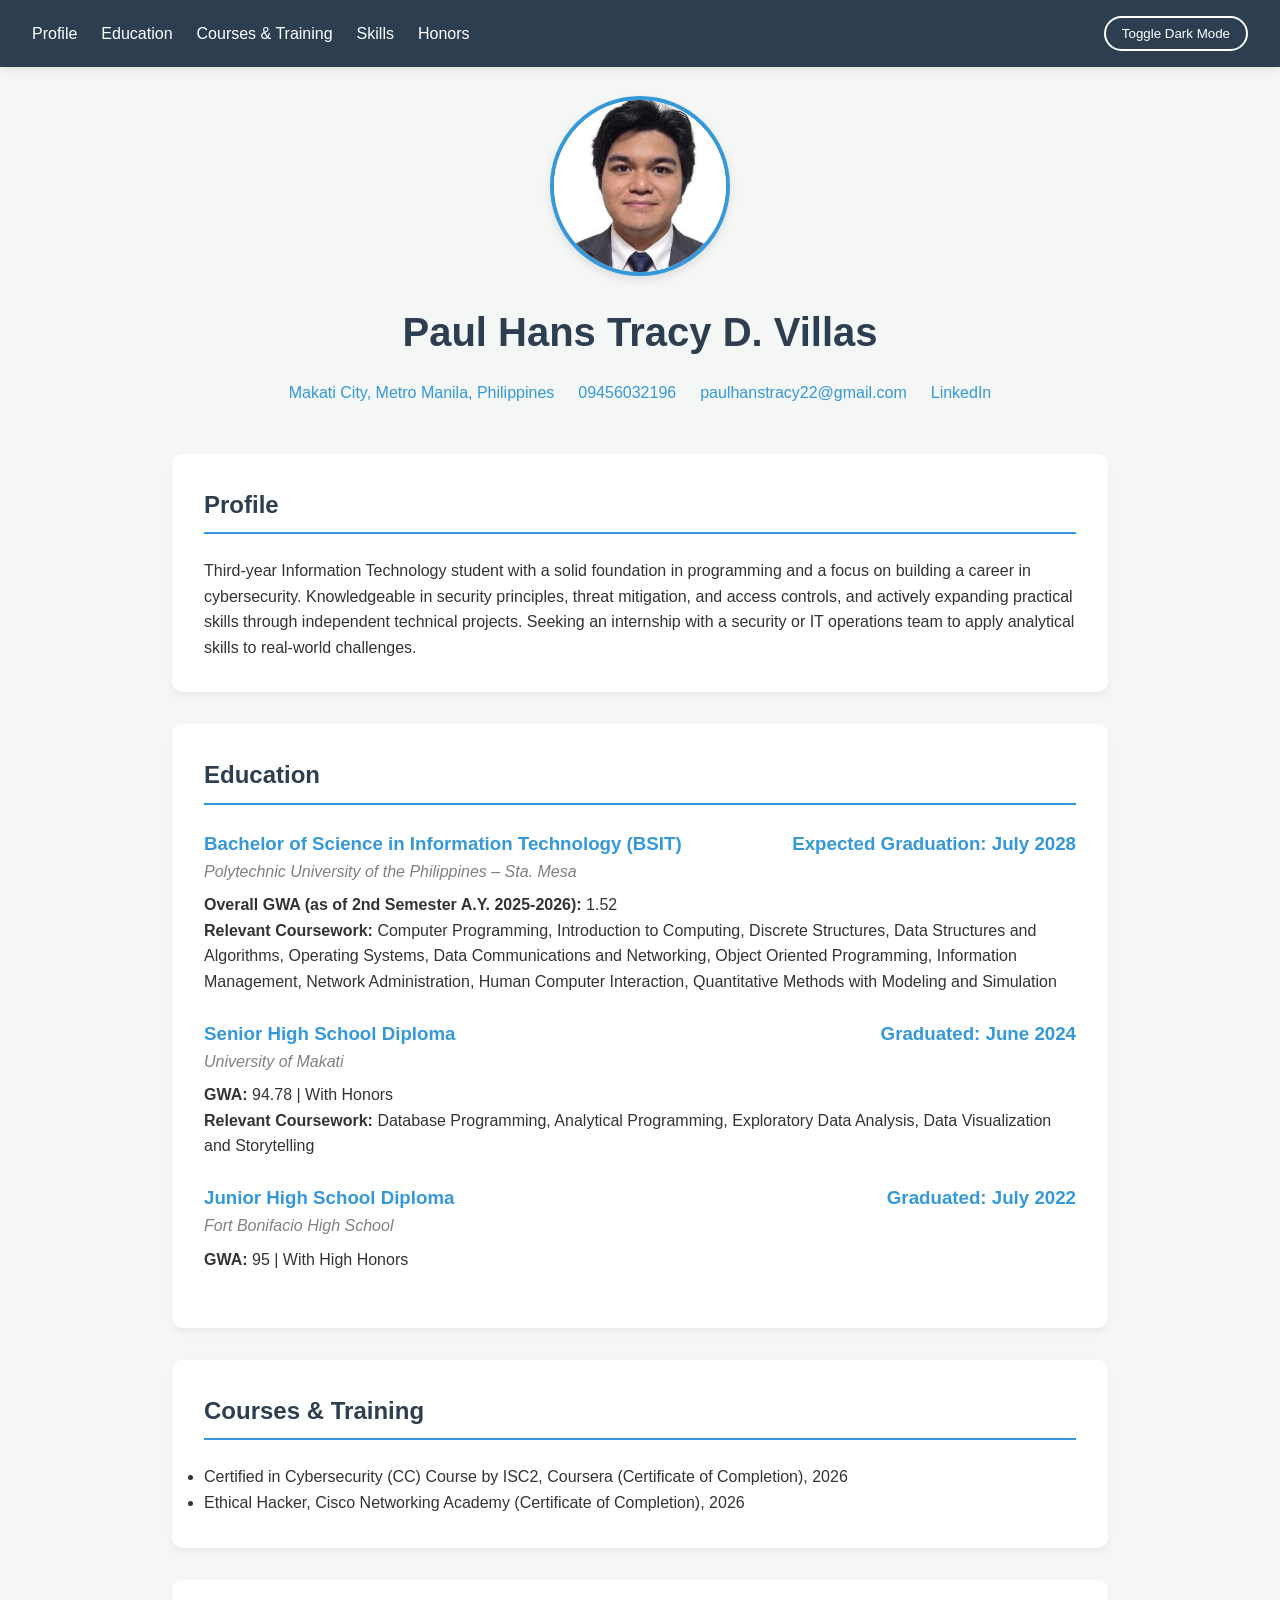
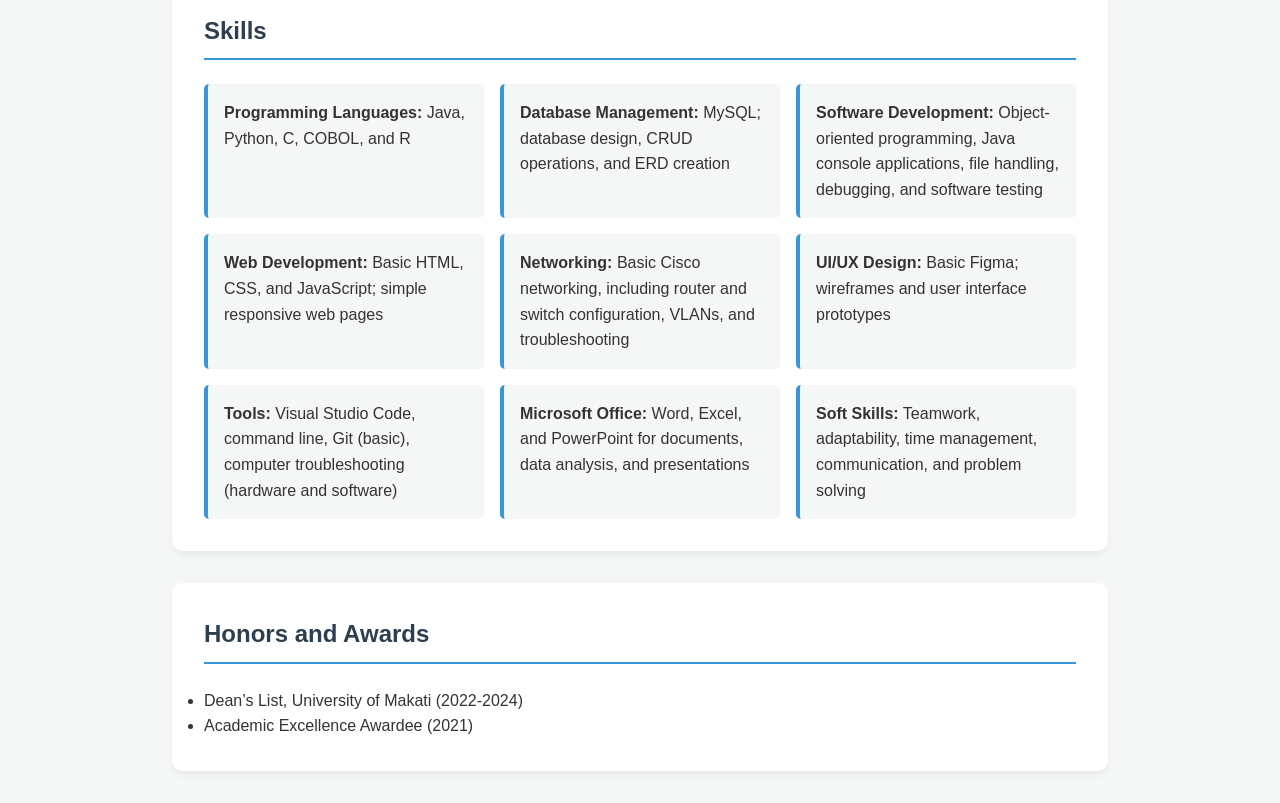
==== index.html @ 8782b631 "Add files via upload" ====
<!DOCTYPE html>
<html lang="en">
<head>
    <meta charset="UTF-8">
    <meta name="viewport" content="width=device-width, initial-scale=1.0">
    <title>Paul Hans Tracy D. Villas - Resume</title>
    <link rel="stylesheet" href="style.css">
</head>
<body>

    <nav>
        <ul>
            <li><a href="#profile">Profile</a></li>
            <li><a href="#education">Education</a></li>
            <li><a href="#courses">Courses & Training</a></li>
            <li><a href="#skills">Skills</a></li>
            <li><a href="#honors">Honors</a></li>
        </ul>
        <button class="theme-toggle" id="themeToggle">Toggle Dark Mode</button>
    </nav>

    <div class="container">
        <header>
            <div class="profile-img-container">
                <img src="photo.jpg" alt="Profile Photo of Paul Hans Tracy D. Villas">
            </div>
            <h1>Paul Hans Tracy D. Villas</h1>
            <div class="contact-info">
                <span>Makati City, Metro Manila, Philippines</span>
                <span>09456032196</span>
                <a href="mailto:paulhanstracy22@gmail.com">paulhanstracy22@gmail.com</a>
                <a href="https://www.linkedin.com/in/paul-hans-tracy-villas-771877401/" target="_blank">LinkedIn</a>
            </div>
        </header>

        <section id="profile" class="scroll-anim">
            <h2>Profile</h2>
            <p>Third-year Information Technology student with a solid foundation in programming and a focus on building a career in cybersecurity. Knowledgeable in security principles, threat mitigation, and access controls, and actively expanding practical skills through independent technical projects. Seeking an internship with a security or IT operations team to apply analytical skills to real-world challenges.</p>
        </section>

        <section id="education" class="scroll-anim">
            <h2>Education</h2>
            <div class="item">
                <h3><span>Bachelor of Science in Information Technology (BSIT)</span> <span>Expected Graduation: July 2028</span></h3>
                <div class="subtitle">Polytechnic University of the Philippines – Sta. Mesa</div>
                <p><strong>Overall GWA (as of 2nd Semester A.Y. 2025-2026):</strong> 1.52</p>
                <p><strong>Relevant Coursework:</strong> Computer Programming, Introduction to Computing, Discrete Structures, Data Structures and Algorithms, Operating Systems, Data Communications and Networking, Object Oriented Programming, Information Management, Network Administration, Human Computer Interaction, Quantitative Methods with Modeling and Simulation</p>
            </div>
            <div class="item">
                <h3><span>Senior High School Diploma</span> <span>Graduated: June 2024</span></h3>
                <div class="subtitle">University of Makati</div>
                <p><strong>GWA:</strong> 94.78 | With Honors</p>
                <p><strong>Relevant Coursework:</strong> Database Programming, Analytical Programming, Exploratory Data Analysis, Data Visualization and Storytelling</p>
            </div>
            <div class="item">
                <h3><span>Junior High School Diploma</span> <span>Graduated: July 2022</span></h3>
                <div class="subtitle">Fort Bonifacio High School</div>
                <p><strong>GWA:</strong> 95 | With High Honors</p>
            </div>
        </section>

        <section id="courses" class="scroll-anim">
            <h2>Courses & Training</h2>
            <ul>
                <li>Certified in Cybersecurity (CC) Course by ISC2, Coursera (Certificate of Completion), 2026</li>
                <li>Ethical Hacker, Cisco Networking Academy (Certificate of Completion), 2026</li>
            </ul>
        </section>

        <section id="skills" class="scroll-anim">
            <h2>Skills</h2>
            <div class="skills-grid">
                <div class="skill-category">
                    <strong>Programming Languages:</strong> Java, Python, C, COBOL, and R
                </div>
                <div class="skill-category">
                    <strong>Database Management:</strong> MySQL; database design, CRUD operations, and ERD creation
                </div>
                <div class="skill-category">
                    <strong>Software Development:</strong> Object-oriented programming, Java console applications, file handling, debugging, and software testing
                </div>
                <div class="skill-category">
                    <strong>Web Development:</strong> Basic HTML, CSS, and JavaScript; simple responsive web pages
                </div>
                <div class="skill-category">
                    <strong>Networking:</strong> Basic Cisco networking, including router and switch configuration, VLANs, and troubleshooting
                </div>
                <div class="skill-category">
                    <strong>UI/UX Design:</strong> Basic Figma; wireframes and user interface prototypes
                </div>
                <div class="skill-category">
                    <strong>Tools:</strong> Visual Studio Code, command line, Git (basic), computer troubleshooting (hardware and software)
                </div>
                <div class="skill-category">
                    <strong>Microsoft Office:</strong> Word, Excel, and PowerPoint for documents, data analysis, and presentations
                </div>
                <div class="skill-category">
                    <strong>Soft Skills:</strong> Teamwork, adaptability, time management, communication, and problem solving
                </div>
            </div>
        </section>

        <section id="honors" class="scroll-anim">
            <h2>Honors and Awards</h2>
            <ul>
                <li>Dean’s List, University of Makati (2022-2024)</li>
                <li>Academic Excellence Awardee (2021)</li>
            </ul>
        </section>
    </div>

    <script src="script.js"></script>
</body>
</html>
---- style.css ----
:root {
    --bg-color: #f4f7f6;
    --text-color: #333;
    --primary-color: #2c3e50;
    --accent-color: #3498db;
    --card-bg: #ffffff;
    --transition: all 0.3s ease;
}

[data-theme="dark"] {
    --bg-color: #1a1a2e;
    --text-color: #e0e0e0;
    --primary-color: #0f3460;
    --accent-color: #e94560;
    --card-bg: #16213e;
}

* {
    margin: 0;
    padding: 0;
    box-sizing: border-box;
    font-family: 'Segoe UI', Tahoma, Geneva, Verdana, sans-serif;
}

body {
    background-color: var(--bg-color);
    color: var(--text-color);
    transition: var(--transition);
    line-height: 1.6;
}

nav {
    position: fixed;
    top: 0;
    width: 100%;
    background-color: var(--primary-color);
    color: white;
    padding: 1rem 2rem;
    display: flex;
    justify-content: space-between;
    align-items: center;
    z-index: 1000;
    box-shadow: 0 2px 10px rgba(0,0,0,0.1);
}

nav ul {
    list-style: none;
    display: flex;
    gap: 1.5rem;
}

nav a {
    color: white;
    text-decoration: none;
    font-weight: 500;
    transition: var(--transition);
}

nav a:hover {
    color: var(--accent-color);
}

.theme-toggle {
    background: none;
    border: 2px solid white;
    color: white;
    padding: 0.5rem 1rem;
    border-radius: 20px;
    cursor: pointer;
    transition: var(--transition);
}

.theme-toggle:hover {
    background: white;
    color: var(--primary-color);
}

/* Main Container */
.container {
    max-width: 1000px;
    margin: 6rem auto 2rem;
    padding: 0 2rem;
}

.profile-img-container {
    width: 180px;
    height: 180px;
    margin: 0 auto 1.5rem auto;
    border-radius: 50%;
    overflow: hidden;
    border: 4px solid var(--accent-color);
    box-shadow: 0 4px 10px rgba(0,0,0,0.1);
    background-color: white;
}

.profile-img-container img {
    width: 100%;
    height: 115%; 
    object-fit: cover;
    object-position: top center; 
}

header {
    text-align: center;
    margin-bottom: 3rem;
    animation: fadeIn 1s ease-in;
}

header h1 {
    font-size: 2.5rem;
    color: var(--primary-color);
    margin-bottom: 0.5rem;
}

.contact-info {
    display: flex;
    justify-content: center;
    gap: 1.5rem;
    flex-wrap: wrap;
    margin-top: 1rem;
}

.contact-info a, .contact-info span {
    color: var(--accent-color);
    text-decoration: none;
}

section {
    background: var(--card-bg);
    padding: 2rem;
    border-radius: 10px;
    margin-bottom: 2rem;
    box-shadow: 0 4px 6px rgba(0,0,0,0.05);
    opacity: 0;
    transform: translateY(20px);
    transition: opacity 0.6s ease-out, transform 0.6s ease-out;
}

section.visible {
    opacity: 1;
    transform: translateY(0);
}

h2 {
    color: var(--primary-color);
    border-bottom: 2px solid var(--accent-color);
    padding-bottom: 0.5rem;
    margin-bottom: 1.5rem;
}

.item {
    margin-bottom: 1.5rem;
}

.item h3 {
    display: flex;
    justify-content: space-between;
    color: var(--accent-color);
}

.item .subtitle {
    font-style: italic;
    color: gray;
    margin-bottom: 0.5rem;
}

.skills-grid {
    display: grid;
    grid-template-columns: repeat(auto-fit, minmax(250px, 1fr));
    gap: 1rem;
}

.skill-category {
    background: var(--bg-color);
    padding: 1rem;
    border-radius: 5px;
    border-left: 4px solid var(--accent-color);
}

@keyframes fadeIn {
    from { opacity: 0; }
    to { opacity: 1; }
}

@media (max-width: 768px) {
    nav {
        flex-direction: column;
        gap: 1rem;
    }
    .item h3 {
        flex-direction: column;
    }
}
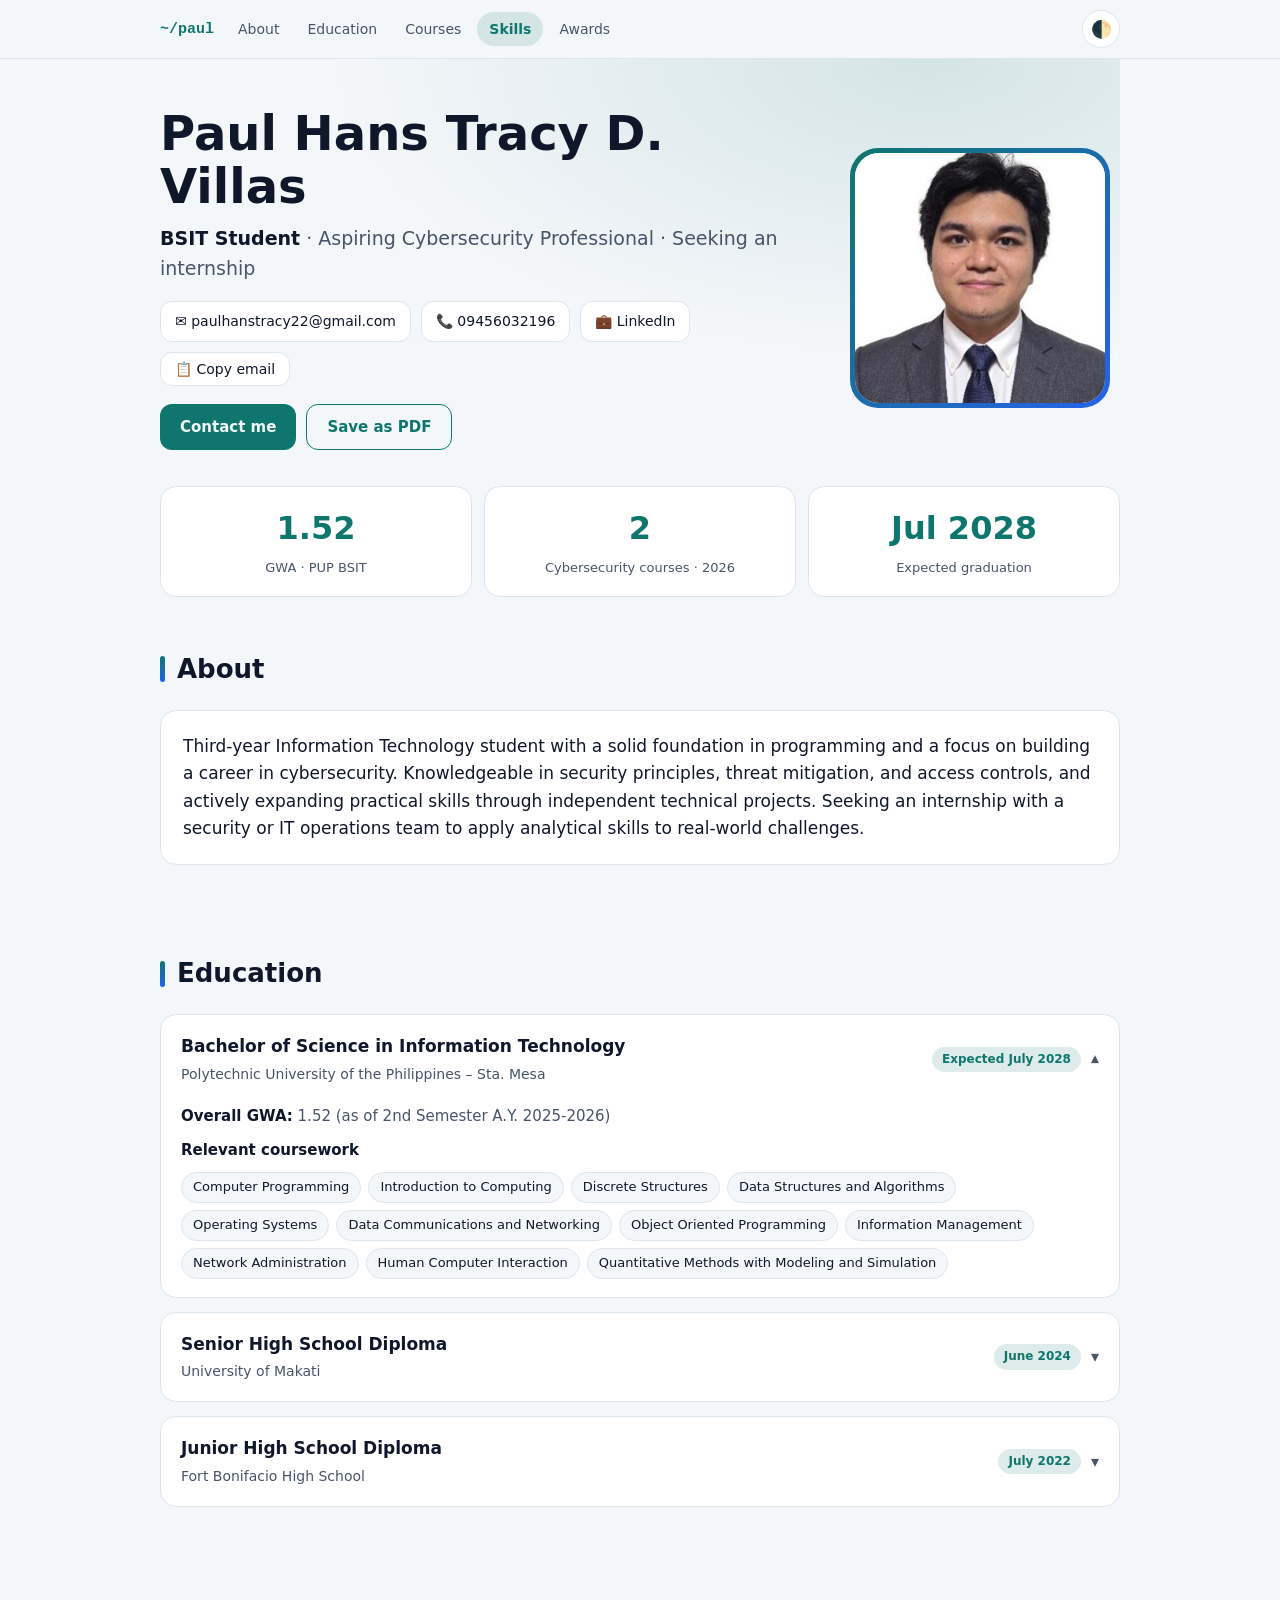
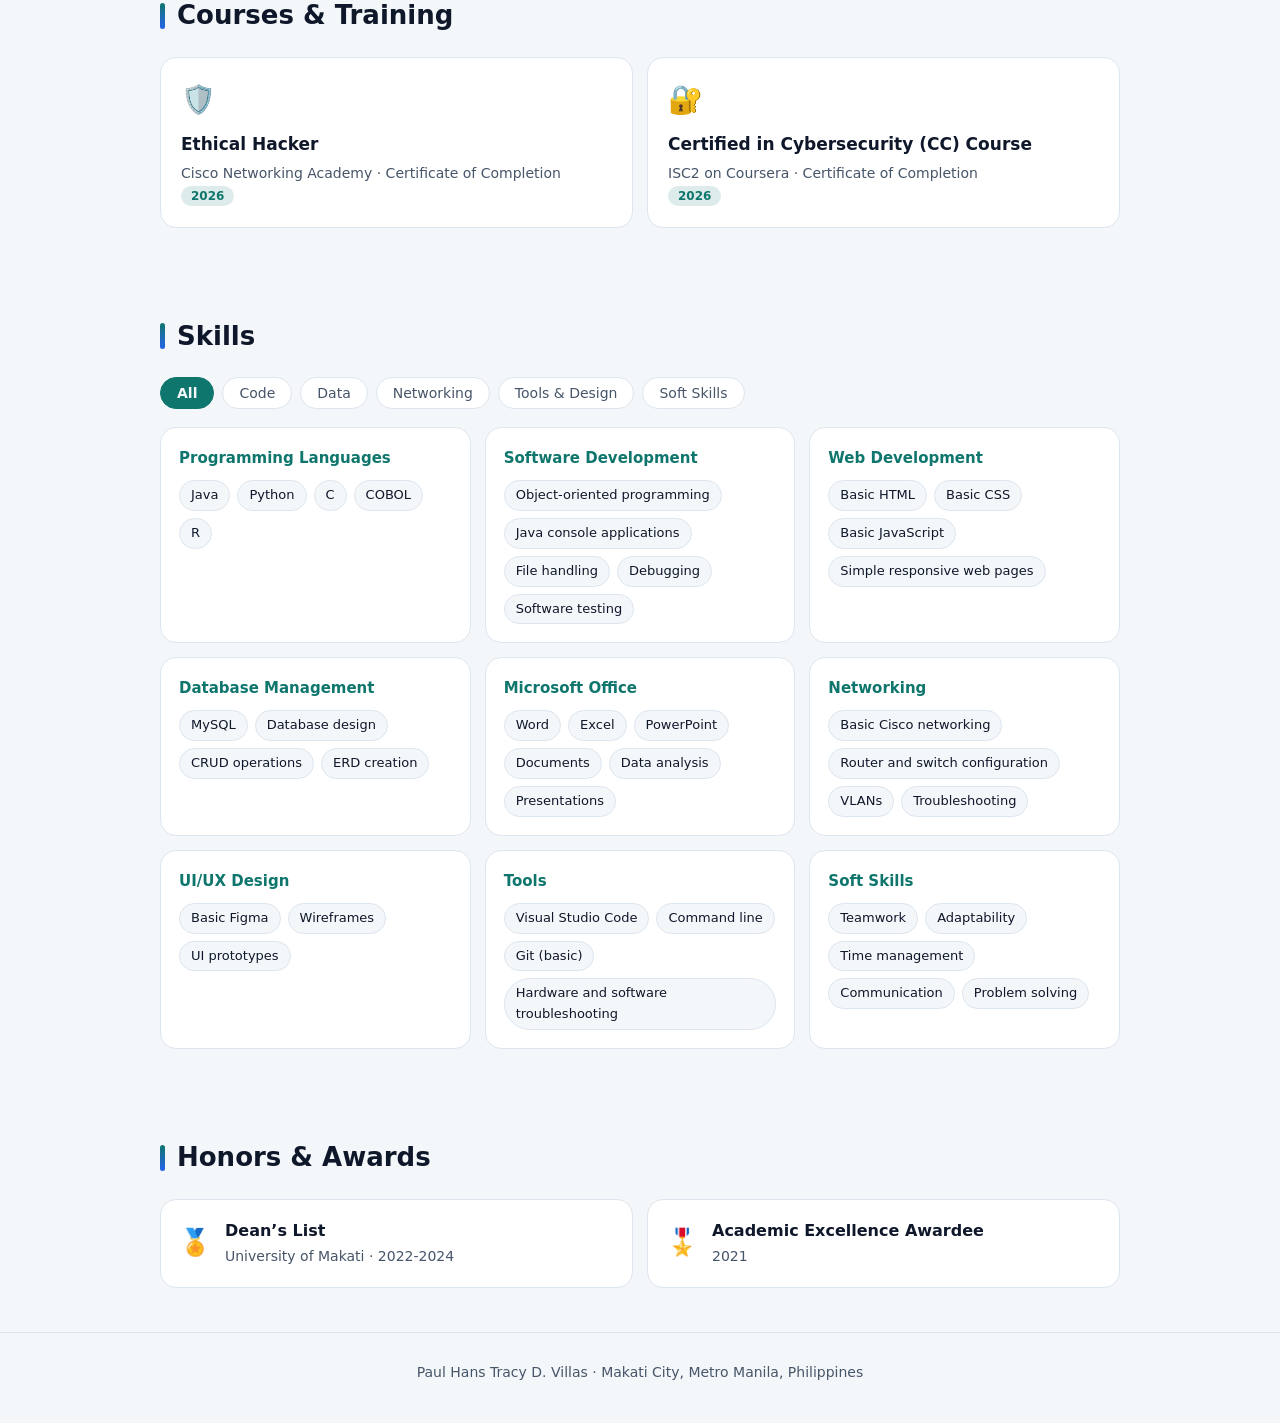
==== commit 6af1a100: "Rename resume.html to index.html" ====
--- a/index.html
+++ b/index.html
@@ -1,114 +1,97 @@
 <!DOCTYPE html>
 <html lang="en">
 <head>
-    <meta charset="UTF-8">
-    <meta name="viewport" content="width=device-width, initial-scale=1.0">
-    <title>Paul Hans Tracy D. Villas - Resume</title>
+    <meta charset="utf-8">
+    <meta name="viewport" content="width=device-width, initial-scale=1, viewport-fit=cover">
+    <link rel="icon" href="data:image/svg+xml,<svg xmlns=%22http://www.w3.org/2000/svg%22 viewBox=%220 0 100 100%22><text y=%22.9em%22 font-size=%2290%22>🛡️</text></svg>">
+    <title>Paul Hans Tracy D. Villas | Resume</title>
     <link rel="stylesheet" href="style.css">
 </head>
 <body>
 
-    <nav>
-        <ul>
-            <li><a href="#profile">Profile</a></li>
-            <li><a href="#education">Education</a></li>
-            <li><a href="#courses">Courses & Training</a></li>
-            <li><a href="#skills">Skills</a></li>
-            <li><a href="#honors">Honors</a></li>
-        </ul>
-        <button class="theme-toggle" id="themeToggle">Toggle Dark Mode</button>
-    </nav>
+<header>
+    
+    <div class="wrap bar">
+        <a class="logo" href="#home">~/paul</a>
+        <nav id="nav"><a href="#about">About</a>
+            <a href="#education">Education</a>
+            <a href="#courses">Courses</a>
+            <a href="#skills">Skills</a><a href="#awards">Awards</a>
+        </nav>
+        <button class="ib" id="theme" aria-label="Toggle light and dark theme">🌓</button>
+    </div>
+</header>
 
-    <div class="container">
-        <header>
-            <div class="profile-img-container">
-                <img src="photo.jpg" alt="Profile Photo of Paul Hans Tracy D. Villas">
+<main class="wrap" id="home">
+    <div class="hero">
+        <div>
+            <h1>Paul Hans Tracy D. Villas</h1>
+            <p class="role"><b>BSIT Student</b> · Aspiring Cybersecurity Professional · Seeking an internship</p>
+            <div class="contacts">
+                <a class="c" href="mailto:paulhanstracy22@gmail.com">✉️ paulhanstracy22@gmail.com</a>
+                <a class="c" href="tel:09456032196">📞 09456032196</a>
+                <a class="c" href="https://www.linkedin.com/in/paul-hans-tracy-villas-771877401/" target="_blank" rel="noopener">💼 LinkedIn</a>
+                <button class="c" id="copy" type="button">📋 Copy email</button>
             </div>
-            <h1>Paul Hans Tracy D. Villas</h1>
-            <div class="contact-info">
-                <span>Makati City, Metro Manila, Philippines</span>
-                <span>09456032196</span>
-                <a href="mailto:paulhanstracy22@gmail.com">paulhanstracy22@gmail.com</a>
-                <a href="https://www.linkedin.com/in/paul-hans-tracy-villas-771877401/" target="_blank">LinkedIn</a>
+            <div class="btns no-print">
+                <a class="btn" href="mailto:paulhanstracy22@gmail.com">Contact me</a>
+                <button class="btn alt" id="print" type="button">Save as PDF</button>
             </div>
-        </header>
-
-        <section id="profile" class="scroll-anim">
-            <h2>Profile</h2>
-            <p>Third-year Information Technology student with a solid foundation in programming and a focus on building a career in cybersecurity. Knowledgeable in security principles, threat mitigation, and access controls, and actively expanding practical skills through independent technical projects. Seeking an internship with a security or IT operations team to apply analytical skills to real-world challenges.</p>
-        </section>
-
-        <section id="education" class="scroll-anim">
-            <h2>Education</h2>
-            <div class="item">
-                <h3><span>Bachelor of Science in Information Technology (BSIT)</span> <span>Expected Graduation: July 2028</span></h3>
-                <div class="subtitle">Polytechnic University of the Philippines – Sta. Mesa</div>
-                <p><strong>Overall GWA (as of 2nd Semester A.Y. 2025-2026):</strong> 1.52</p>
-                <p><strong>Relevant Coursework:</strong> Computer Programming, Introduction to Computing, Discrete Structures, Data Structures and Algorithms, Operating Systems, Data Communications and Networking, Object Oriented Programming, Information Management, Network Administration, Human Computer Interaction, Quantitative Methods with Modeling and Simulation</p>
-            </div>
-            <div class="item">
-                <h3><span>Senior High School Diploma</span> <span>Graduated: June 2024</span></h3>
-                <div class="subtitle">University of Makati</div>
-                <p><strong>GWA:</strong> 94.78 | With Honors</p>
-                <p><strong>Relevant Coursework:</strong> Database Programming, Analytical Programming, Exploratory Data Analysis, Data Visualization and Storytelling</p>
-            </div>
-            <div class="item">
-                <h3><span>Junior High School Diploma</span> <span>Graduated: July 2022</span></h3>
-                <div class="subtitle">Fort Bonifacio High School</div>
-                <p><strong>GWA:</strong> 95 | With High Honors</p>
-            </div>
-        </section>
-
-        <section id="courses" class="scroll-anim">
-            <h2>Courses & Training</h2>
-            <ul>
-                <li>Certified in Cybersecurity (CC) Course by ISC2, Coursera (Certificate of Completion), 2026</li>
-                <li>Ethical Hacker, Cisco Networking Academy (Certificate of Completion), 2026</li>
-            </ul>
-        </section>
-
-        <section id="skills" class="scroll-anim">
-            <h2>Skills</h2>
-            <div class="skills-grid">
-                <div class="skill-category">
-                    <strong>Programming Languages:</strong> Java, Python, C, COBOL, and R
+        </div>
+        <div class="pic"><img alt="Photo of Paul Hans Tracy D. Villas" src="photo.jpg"></div>
+    </div>
+    <div class="stats rv">
+        <div class="st"><b data-n="1.52" data-d="2">0</b><span>GWA · PUP BSIT</span></div>
+        <div class="st"><b data-n="2">0</b><span>Cybersecurity courses · 2026</span></div>
+        <div class="st"><b>Jul 2028</b><span>Expected graduation</span></div>
+    </div>
+    
+    <section id="about"><h2>About</h2>
+        <div class="card about rv">Third-year Information Technology student with a solid foundation in programming and a focus on building a career in cybersecurity. Knowledgeable in security principles, threat mitigation, and access controls, and actively expanding practical skills through independent technical projects. Seeking an internship with a security or IT operations team to apply analytical skills to real-world challenges.</div>
+    </section>
+    
+    <section id="education"><h2>Education</h2><div class="acc" id="edu"></div></section>
+    
+    <section id="courses"><h2>Courses &amp; Training</h2>
+        <div class="grid">
+            <div class="card cc rv">
+                <div class="ic">🛡️</div>
+                <h3>Ethical Hacker</h3>
+                <p>Cisco Networking Academy · Certificate of Completion</p>
+                <p><span class="tag">2026</span></p></div>
+                <div class="card cc rv">
+                    <div class="ic">🔐</div>
+                    <h3>Certified in Cybersecurity (CC) Course</h3>
+                    <p>ISC2 on Coursera · Certificate of Completion</p>
+                    <p><span class="tag">2026</span></p>
                 </div>
-                <div class="skill-category">
-                    <strong>Database Management:</strong> MySQL; database design, CRUD operations, and ERD creation
-                </div>
-                <div class="skill-category">
-                    <strong>Software Development:</strong> Object-oriented programming, Java console applications, file handling, debugging, and software testing
-                </div>
-                <div class="skill-category">
-                    <strong>Web Development:</strong> Basic HTML, CSS, and JavaScript; simple responsive web pages
-                </div>
-                <div class="skill-category">
-                    <strong>Networking:</strong> Basic Cisco networking, including router and switch configuration, VLANs, and troubleshooting
-                </div>
-                <div class="skill-category">
-                    <strong>UI/UX Design:</strong> Basic Figma; wireframes and user interface prototypes
-                </div>
-                <div class="skill-category">
-                    <strong>Tools:</strong> Visual Studio Code, command line, Git (basic), computer troubleshooting (hardware and software)
-                </div>
-                <div class="skill-category">
-                    <strong>Microsoft Office:</strong> Word, Excel, and PowerPoint for documents, data analysis, and presentations
-                </div>
-                <div class="skill-category">
-                    <strong>Soft Skills:</strong> Teamwork, adaptability, time management, communication, and problem solving
-                </div>
-            </div>
-        </section>
-
-        <section id="honors" class="scroll-anim">
-            <h2>Honors and Awards</h2>
-            <ul>
-                <li>Dean’s List, University of Makati (2022-2024)</li>
-                <li>Academic Excellence Awardee (2021)</li>
-            </ul>
-        </section>
-    </div>
-
-    <script src="script.js"></script>
+            </div></section>
+            
+            <section id="skills"><h2>Skills</h2>
+                <div class="fl" id="fl" role="group" aria-label="Filter skills"></div>
+                <div class="grid" id="sk"></div></section>
+                
+                <section id="awards">
+                    <h2>Honors &amp; Awards</h2>
+                    <div class="grid">
+                        <div class="card aw rv">
+                            <div class="ic">🏅</div>
+                            <div><b>Dean’s List</b><span>University of Makati · 2022-2024</span></div>
+                        </div>
+                        <div class="card aw rv">
+                            <div class="ic">🎖️</div>
+                            <div><b>Academic Excellence Awardee</b><span>2021</span>
+                            </div>
+                        </div>
+                    </div></section>
+                </main>
+                
+                <footer>
+                    <div class="wrap">Paul Hans Tracy D. Villas · Makati City, Metro Manila, Philippines</div>
+                </footer>
+                <button class="ib" id="top" aria-label="Back to top">↑</button>
+                <div id="toast" role="status"></div>
+                
+                <script src="script.js"></script>
 </body>
-</html>+</html>
--- a/style.css
+++ b/style.css
@@ -1,193 +1,675 @@
 :root {
-    --bg-color: #f4f7f6;
-    --text-color: #333;
-    --primary-color: #2c3e50;
-    --accent-color: #3498db;
-    --card-bg: #ffffff;
-    --transition: all 0.3s ease;
-}
-
-[data-theme="dark"] {
-    --bg-color: #1a1a2e;
-    --text-color: #e0e0e0;
-    --primary-color: #0f3460;
-    --accent-color: #e94560;
-    --card-bg: #16213e;
-}
-
-* {
-    margin: 0;
+  --bg:       #f4f7fa;
+  --surface:  #ffffff;
+  --text:     #0f172a;
+  --muted:    #475569;
+  --accent:   #0f766e;
+  --accent-2: #2563eb;
+  --border:   #dde5ee;
+  --glow:     rgba(15, 118, 110, 0.14);
+
+  box-sizing: border-box;
+  padding-top: env(safe-area-inset-top, 0px);
+  padding-bottom: env(safe-area-inset-bottom, 0px);
+}
+
+@media (prefers-color-scheme: dark) {
+  :root:not([data-theme="light"]) {
+    --bg:       #0a1120;
+    --surface:  #111b30;
+    --text:     #e8eef8;
+    --muted:    #94a3b8;
+    --accent:   #2dd4bf;
+    --accent-2: #60a5fa;
+    --border:   #1e2a45;
+    --glow:     rgba(45, 212, 191, 0.12);
+  }
+}
+
+:root[data-theme="dark"] {
+  --bg:       #0a1120;
+  --surface:  #111b30;
+  --text:     #e8eef8;
+  --muted:    #94a3b8;
+  --accent:   #2dd4bf;
+  --accent-2: #60a5fa;
+  --border:   #1e2a45;
+  --glow:     rgba(45, 212, 191, 0.12);
+}
+
+*,
+*::before,
+*::after {
+  box-sizing: inherit;
+}
+
+html {
+  scroll-behavior: smooth;
+
+  scroll-padding-top: calc(env(safe-area-inset-top, 0px) + 70px);
+}
+
+body {
+  margin: 0;
+  background: var(--bg);
+  color: var(--text);
+  font: 16px/1.6 system-ui, -apple-system, "Segoe UI", Roboto, sans-serif;
+  -webkit-font-smoothing: antialiased;
+}
+
+a {
+  color: var(--accent-2);
+}
+
+.wrap {
+  max-width: 1000px;
+  margin: 0 auto;
+  padding: 0 20px;
+}
+
+.grid {
+  display: grid;
+  grid-template-columns: repeat(auto-fit, minmax(260px, 1fr));
+  gap: 14px;
+}
+
+header {
+  position: sticky;
+  top: env(safe-area-inset-top, 0px);
+  z-index: 20;
+  background: color-mix(in srgb, var(--bg) 85%, transparent);
+  backdrop-filter: blur(12px);
+  border-bottom: 1px solid var(--border);
+}
+
+.bar {
+  display: flex;
+  align-items: center;
+  gap: 12px;
+  height: 58px;
+}
+
+.logo {
+  font: 700 15px ui-monospace, Menlo, Consolas, monospace;
+  color: var(--accent);
+  text-decoration: none;
+  white-space: nowrap;
+}
+
+nav {
+  flex: 1;
+  display: flex;
+  gap: 4px;
+  overflow-x: auto;
+  scrollbar-width: none;
+}
+
+nav::-webkit-scrollbar {
+  display: none;
+}
+
+nav a {
+  padding: 6px 12px;
+  border-radius: 99px;
+  color: var(--muted);
+  text-decoration: none;
+  font-size: 14px;
+  white-space: nowrap;
+  transition: 0.2s;
+}
+
+nav a:hover {
+  color: var(--text);
+}
+
+nav a.on {
+  background: var(--glow);
+  color: var(--accent);
+  font-weight: 600;
+}
+
+.ib {
+  flex: none;
+  width: 38px;
+  height: 38px;
+  border: 1px solid var(--border);
+  border-radius: 50%;
+  background: var(--surface);
+  color: var(--text);
+  font-size: 17px;
+  cursor: pointer;
+}
+
+.ib:hover {
+  border-color: var(--accent);
+}
+
+.hero {
+  display: grid;
+  grid-template-columns: 1fr 280px;
+  gap: 36px;
+  align-items: center;
+  padding: 48px 0 24px;
+  background: radial-gradient(600px 300px at 80% 0, var(--glow), transparent);
+}
+
+.term {
+  margin: 0 0 8px;
+  font: 14px ui-monospace, Menlo, Consolas, monospace;
+  color: var(--accent);
+}
+
+.term i {
+  display: inline-block;
+  width: 8px;
+  height: 15px;
+  background: var(--accent);
+  vertical-align: -2px;
+  animation: blink 1s steps(2) infinite;
+}
+
+@keyframes blink {
+  50% { opacity: 0; }
+}
+
+h1 {
+  margin: 0 0 10px;
+  font-size: clamp(30px, 6vw, 48px);
+  line-height: 1.1;
+}
+
+.role {
+  margin: 0 0 18px;
+  font-size: clamp(16px, 2.6vw, 19px);
+  color: var(--muted);
+}
+
+.role b {
+  color: var(--text);
+}
+
+.pic {
+  justify-self: center;
+  width: min(260px, 70vw);
+  aspect-ratio: 1;
+  padding: 5px;
+  border-radius: 28px;
+  background: linear-gradient(135deg, var(--accent), var(--accent-2));
+  transition: transform 0.4s;
+}
+
+.pic:hover {
+  transform: rotate(-2deg) scale(1.03);
+}
+
+.pic img {
+  display: block;
+  width: 100%;
+  height: 100%;
+  object-fit: cover;
+  object-position: top;
+  border-radius: 24px;
+  background: #ffffff;
+}
+
+.contacts {
+  display: flex;
+  flex-wrap: wrap;
+  gap: 10px;
+  margin: 0 0 18px;
+}
+
+.c {
+  display: inline-flex;
+  align-items: center;
+  gap: 8px;
+  padding: 8px 14px;
+  border: 1px solid var(--border);
+  border-radius: 12px;
+  background: var(--surface);
+  color: var(--text);
+  font-family: inherit;
+  font-size: 14px;
+  text-decoration: none;
+  cursor: pointer;
+  transition: 0.2s;
+}
+
+.c:hover {
+  border-color: var(--accent);
+  transform: translateY(-2px);
+}
+
+.btns {
+  display: flex;
+  flex-wrap: wrap;
+  gap: 10px;
+}
+
+.btn {
+  padding: 11px 20px;
+  border: 0;
+  border-radius: 12px;
+  background: var(--accent);
+  color: var(--bg);
+  font-family: inherit;
+  font-size: 15px;
+  font-weight: 600;
+  text-decoration: none;
+  cursor: pointer;
+  transition: 0.2s;
+}
+
+.btn.alt {
+  border: 1px solid var(--accent);
+  background: transparent;
+  color: var(--accent);
+}
+
+.btn:hover {
+  transform: translateY(-2px);
+}
+
+.stats {
+  display: grid;
+  grid-template-columns: repeat(3, 1fr);
+  gap: 12px;
+  margin: 12px 0 8px;
+}
+
+.st {
+  padding: 16px;
+  border: 1px solid var(--border);
+  border-radius: 16px;
+  background: var(--surface);
+  text-align: center;
+}
+
+.st b {
+  display: block;
+  font-size: clamp(22px, 5vw, 32px);
+  color: var(--accent);
+}
+
+.st span {
+  font-size: 13px;
+  color: var(--muted);
+}
+
+section {
+  padding: 44px 0;
+}
+
+h2 {
+  display: flex;
+  align-items: center;
+  gap: 12px;
+  margin: 0 0 20px;
+  font-size: 26px;
+}
+
+h2::before {
+  content: "";
+  width: 5px;
+  height: 26px;
+  border-radius: 4px;
+  background: linear-gradient(var(--accent), var(--accent-2));
+}
+
+.card {
+  border: 1px solid var(--border);
+  border-radius: 16px;
+  background: var(--surface);
+  transition: 0.25s;
+}
+
+.card:hover {
+  border-color: var(--accent);
+  box-shadow: 0 8px 28px var(--glow);
+}
+
+.about {
+  padding: 22px;
+  font-size: 17px;
+}
+
+.acc {
+  display: grid;
+  gap: 14px;
+  position: relative;
+}
+
+.acc-head {
+  display: flex;
+  align-items: center;
+  justify-content: space-between;
+  gap: 12px;
+  width: 100%;
+  padding: 18px 20px;
+  border: 0;
+  background: none;
+  color: inherit;
+  font: inherit;
+  text-align: left;
+  cursor: pointer;
+}
+
+.acc-head strong {
+  display: block;
+  font-size: 17px;
+}
+
+.acc-head small {
+  font-size: 14px;
+  color: var(--muted);
+}
+
+.acc-meta {
+  display: flex;
+  align-items: center;
+  gap: 10px;
+}
+
+.acc-chevron {
+  flex: none;
+  color: var(--muted);
+  transition: transform 0.3s;
+}
+
+.open .acc-chevron {
+  transform: rotate(180deg);
+}
+
+.acc-panel {
+  display: grid;
+  grid-template-rows: 0fr;
+  transition: grid-template-rows 0.35s;
+}
+
+.open .acc-panel {
+  grid-template-rows: 1fr;
+}
+
+.acc-panel > div {
+  overflow: hidden;
+}
+
+.acc-body {
+  padding: 0 20px 18px;
+}
+
+.acc-row {
+  margin: 0 0 10px;
+  font-size: 15px;
+  color: var(--muted);
+}
+
+.acc-row b {
+  color: var(--text);
+}
+
+.chips {
+  display: flex;
+  flex-wrap: wrap;
+  gap: 7px;
+}
+
+.chip {
+  padding: 4px 11px;
+  border: 1px solid var(--border);
+  border-radius: 99px;
+  background: var(--bg);
+  color: var(--text);
+  font-size: 13px;
+  transition: 0.2s;
+}
+
+.chip:hover {
+  border-color: var(--accent);
+  color: var(--accent);
+}
+
+.tag {
+  padding: 3px 10px;
+  border-radius: 99px;
+  background: var(--glow);
+  color: var(--accent);
+  font-size: 12px;
+  font-weight: 600;
+  white-space: nowrap;
+}
+
+.cc {
+  padding: 20px;
+}
+
+.cc .ic {
+  font-size: 28px;
+}
+
+.cc h3 {
+  margin: 8px 0 4px;
+  font-size: 17px;
+}
+
+.cc p {
+  margin: 0;
+  font-size: 14px;
+  color: var(--muted);
+}
+
+.fl {
+  display: flex;
+  flex-wrap: wrap;
+  gap: 8px;
+  margin-bottom: 18px;
+}
+
+.filter-btn {
+  padding: 7px 16px;
+  border: 1px solid var(--border);
+  border-radius: 99px;
+  background: var(--surface);
+  color: var(--muted);
+  font-family: inherit;
+  font-size: 14px;
+  cursor: pointer;
+  transition: 0.2s;
+}
+
+.filter-btn:hover {
+  color: var(--text);
+}
+
+.filter-btn[aria-pressed="true"] {
+  border-color: var(--accent);
+  background: var(--accent);
+  color: var(--bg);
+  font-weight: 600;
+}
+
+.skill-card {
+  padding: 18px;
+  animation: pop 0.35s;
+}
+
+.skill-card[hidden] {
+  display: none;
+}
+
+.skill-card h3 {
+  margin: 0 0 10px;
+  font-size: 15px;
+  color: var(--accent);
+}
+
+@keyframes pop {
+  from {
+    opacity: 0;
+    transform: scale(0.97);
+  }
+}
+
+.aw {
+  display: flex;
+  align-items: center;
+  gap: 14px;
+  padding: 18px;
+}
+
+.aw .ic {
+  font-size: 26px;
+}
+
+.aw b {
+  display: block;
+}
+
+.aw span {
+  font-size: 14px;
+  color: var(--muted);
+}
+
+footer {
+  padding: 28px 0 40px;
+  border-top: 1px solid var(--border);
+  text-align: center;
+  font-size: 14px;
+  color: var(--muted);
+}
+
+#top {
+  position: fixed;
+  right: 18px;
+  bottom: calc(18px + env(safe-area-inset-bottom, 0px));
+  border-color: var(--accent);
+  background: var(--accent);
+  color: var(--bg);
+  opacity: 0;
+  pointer-events: none;
+  transition: 0.3s;
+}
+
+#top.show {
+  opacity: 1;
+  pointer-events: auto;
+}
+
+#toast {
+  position: fixed;
+  left: 50%;
+  bottom: calc(24px + env(safe-area-inset-bottom, 0px));
+  z-index: 30;
+  padding: 10px 18px;
+  border-radius: 99px;
+  background: var(--text);
+  color: var(--bg);
+  font-size: 14px;
+  opacity: 0;
+  pointer-events: none;
+  transform: translate(-50%, 20px);
+  transition: 0.3s;
+}
+
+#toast.show {
+  opacity: 1;
+  transform: translate(-50%, 0);
+}
+
+.rv {
+  opacity: 0;
+  transform: translateY(16px);
+  transition: opacity 0.6s, transform 0.6s;
+}
+
+.rv.in {
+  opacity: 1;
+  transform: none;
+}
+
+@media (max-width: 720px) {
+  .hero {
+    grid-template-columns: 1fr;
+    padding-top: 28px;
+    text-align: center;
+  }
+
+  .pic {
+    order: -1;
+  }
+
+  .contacts,
+  .btns {
+    justify-content: center;
+  }
+
+  .logo {
+    display: none;
+  }
+
+  .acc-head {
+    padding: 16px;
+  }
+}
+
+@media (prefers-reduced-motion: reduce) {
+  * {
+    animation: none !important;
+    transition: none !important;
+    scroll-behavior: auto;
+  }
+
+  .rv {
+    opacity: 1;
+    transform: none;
+  }
+}
+
+@media print {
+  :root {
+    --bg:      #ffffff;
+    --surface: #ffffff;
+    --text:    #000000;
+    --muted:   #333333;
+    --border:  #cccccc;
+  }
+
+  header,
+  #top,
+  #toast,
+  .no-print,
+  .fl {
+    display: none !important;
+  }
+
+  body {
+    font-size: 12px;
+  }
+
+  .rv {
+    opacity: 1 !important;
+    transform: none !important;
+  }
+
+  .acc-panel {
+    grid-template-rows: 1fr !important;
+  }
+
+  .skill-card[hidden] {
+    display: block;
+  }
+
+  section {
+    padding: 14px 0;
+    break-inside: avoid;
+  }
+
+  .hero {
     padding: 0;
-    box-sizing: border-box;
-    font-family: 'Segoe UI', Tahoma, Geneva, Verdana, sans-serif;
-}
-
-body {
-    background-color: var(--bg-color);
-    color: var(--text-color);
-    transition: var(--transition);
-    line-height: 1.6;
-}
-
-nav {
-    position: fixed;
-    top: 0;
-    width: 100%;
-    background-color: var(--primary-color);
-    color: white;
-    padding: 1rem 2rem;
-    display: flex;
-    justify-content: space-between;
-    align-items: center;
-    z-index: 1000;
-    box-shadow: 0 2px 10px rgba(0,0,0,0.1);
-}
-
-nav ul {
-    list-style: none;
-    display: flex;
-    gap: 1.5rem;
-}
-
-nav a {
-    color: white;
-    text-decoration: none;
-    font-weight: 500;
-    transition: var(--transition);
-}
-
-nav a:hover {
-    color: var(--accent-color);
-}
-
-.theme-toggle {
     background: none;
-    border: 2px solid white;
-    color: white;
-    padding: 0.5rem 1rem;
-    border-radius: 20px;
-    cursor: pointer;
-    transition: var(--transition);
-}
-
-.theme-toggle:hover {
-    background: white;
-    color: var(--primary-color);
-}
-
-/* Main Container */
-.container {
-    max-width: 1000px;
-    margin: 6rem auto 2rem;
-    padding: 0 2rem;
-}
-
-.profile-img-container {
-    width: 180px;
-    height: 180px;
-    margin: 0 auto 1.5rem auto;
-    border-radius: 50%;
-    overflow: hidden;
-    border: 4px solid var(--accent-color);
-    box-shadow: 0 4px 10px rgba(0,0,0,0.1);
-    background-color: white;
-}
-
-.profile-img-container img {
-    width: 100%;
-    height: 115%; 
-    object-fit: cover;
-    object-position: top center; 
-}
-
-header {
-    text-align: center;
-    margin-bottom: 3rem;
-    animation: fadeIn 1s ease-in;
-}
-
-header h1 {
-    font-size: 2.5rem;
-    color: var(--primary-color);
-    margin-bottom: 0.5rem;
-}
-
-.contact-info {
-    display: flex;
-    justify-content: center;
-    gap: 1.5rem;
-    flex-wrap: wrap;
-    margin-top: 1rem;
-}
-
-.contact-info a, .contact-info span {
-    color: var(--accent-color);
-    text-decoration: none;
-}
-
-section {
-    background: var(--card-bg);
-    padding: 2rem;
-    border-radius: 10px;
-    margin-bottom: 2rem;
-    box-shadow: 0 4px 6px rgba(0,0,0,0.05);
-    opacity: 0;
-    transform: translateY(20px);
-    transition: opacity 0.6s ease-out, transform 0.6s ease-out;
-}
-
-section.visible {
-    opacity: 1;
-    transform: translateY(0);
-}
-
-h2 {
-    color: var(--primary-color);
-    border-bottom: 2px solid var(--accent-color);
-    padding-bottom: 0.5rem;
-    margin-bottom: 1.5rem;
-}
-
-.item {
-    margin-bottom: 1.5rem;
-}
-
-.item h3 {
-    display: flex;
-    justify-content: space-between;
-    color: var(--accent-color);
-}
-
-.item .subtitle {
-    font-style: italic;
-    color: gray;
-    margin-bottom: 0.5rem;
-}
-
-.skills-grid {
-    display: grid;
-    grid-template-columns: repeat(auto-fit, minmax(250px, 1fr));
-    gap: 1rem;
-}
-
-.skill-category {
-    background: var(--bg-color);
-    padding: 1rem;
-    border-radius: 5px;
-    border-left: 4px solid var(--accent-color);
-}
-
-@keyframes fadeIn {
-    from { opacity: 0; }
-    to { opacity: 1; }
-}
-
-@media (max-width: 768px) {
-    nav {
-        flex-direction: column;
-        gap: 1rem;
-    }
-    .item h3 {
-        flex-direction: column;
-    }
+  }
+
+  .card {
+    box-shadow: none !important;
+  }
 }
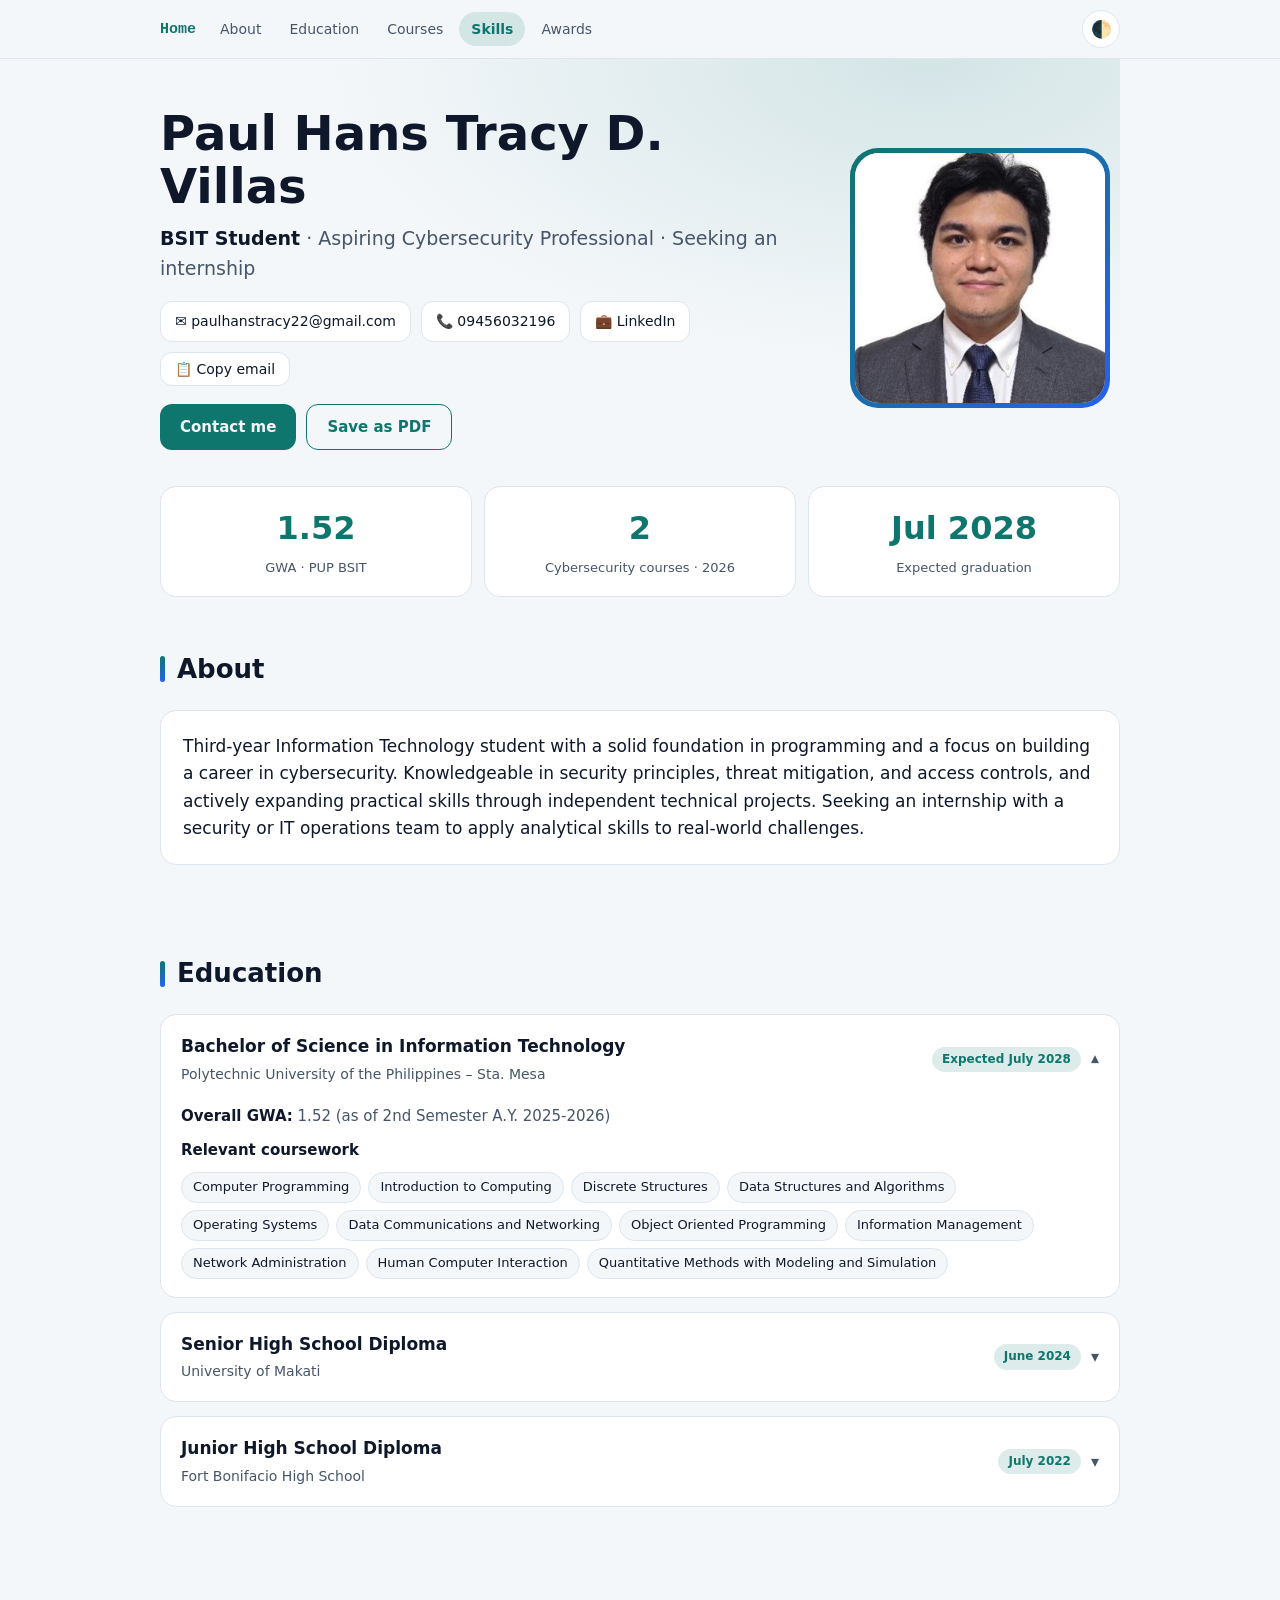
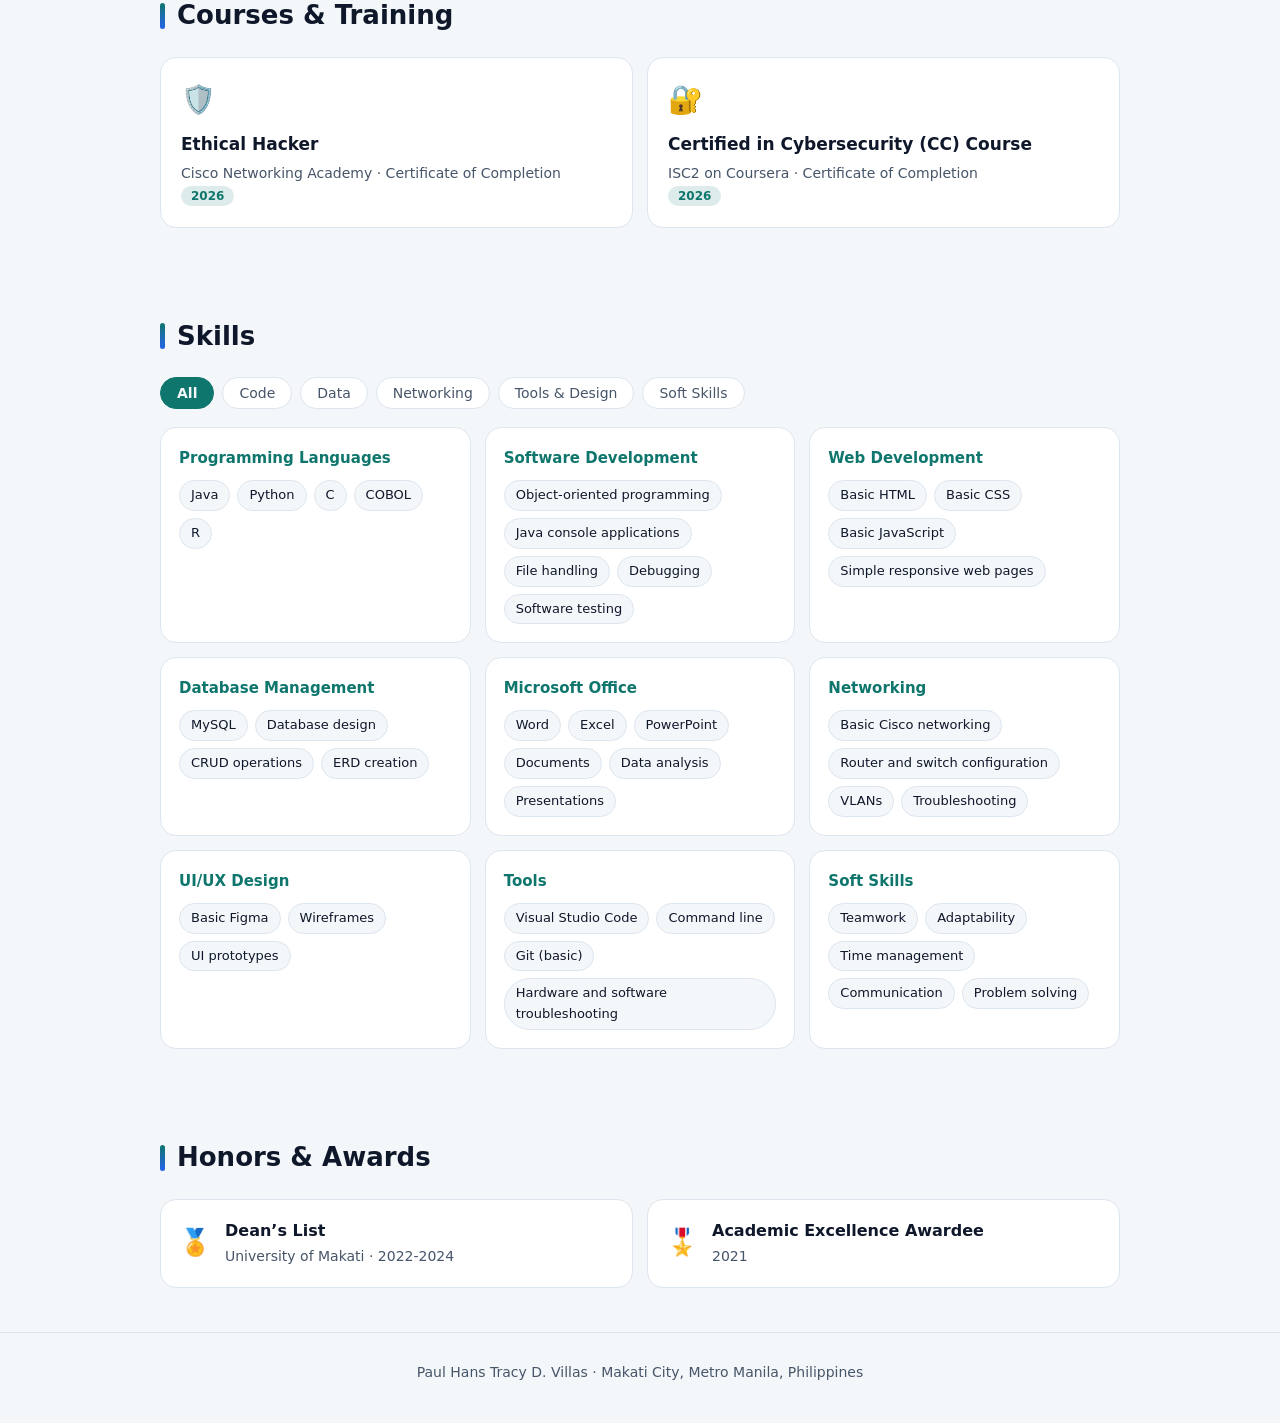
==== commit 58223e15: "Update index.html" ====
--- a/index.html
+++ b/index.html
@@ -12,7 +12,7 @@
 <header>
     
     <div class="wrap bar">
-        <a class="logo" href="#home">~/paul</a>
+        <a class="logo" href="#home">Home</a>
         <nav id="nav"><a href="#about">About</a>
             <a href="#education">Education</a>
             <a href="#courses">Courses</a>
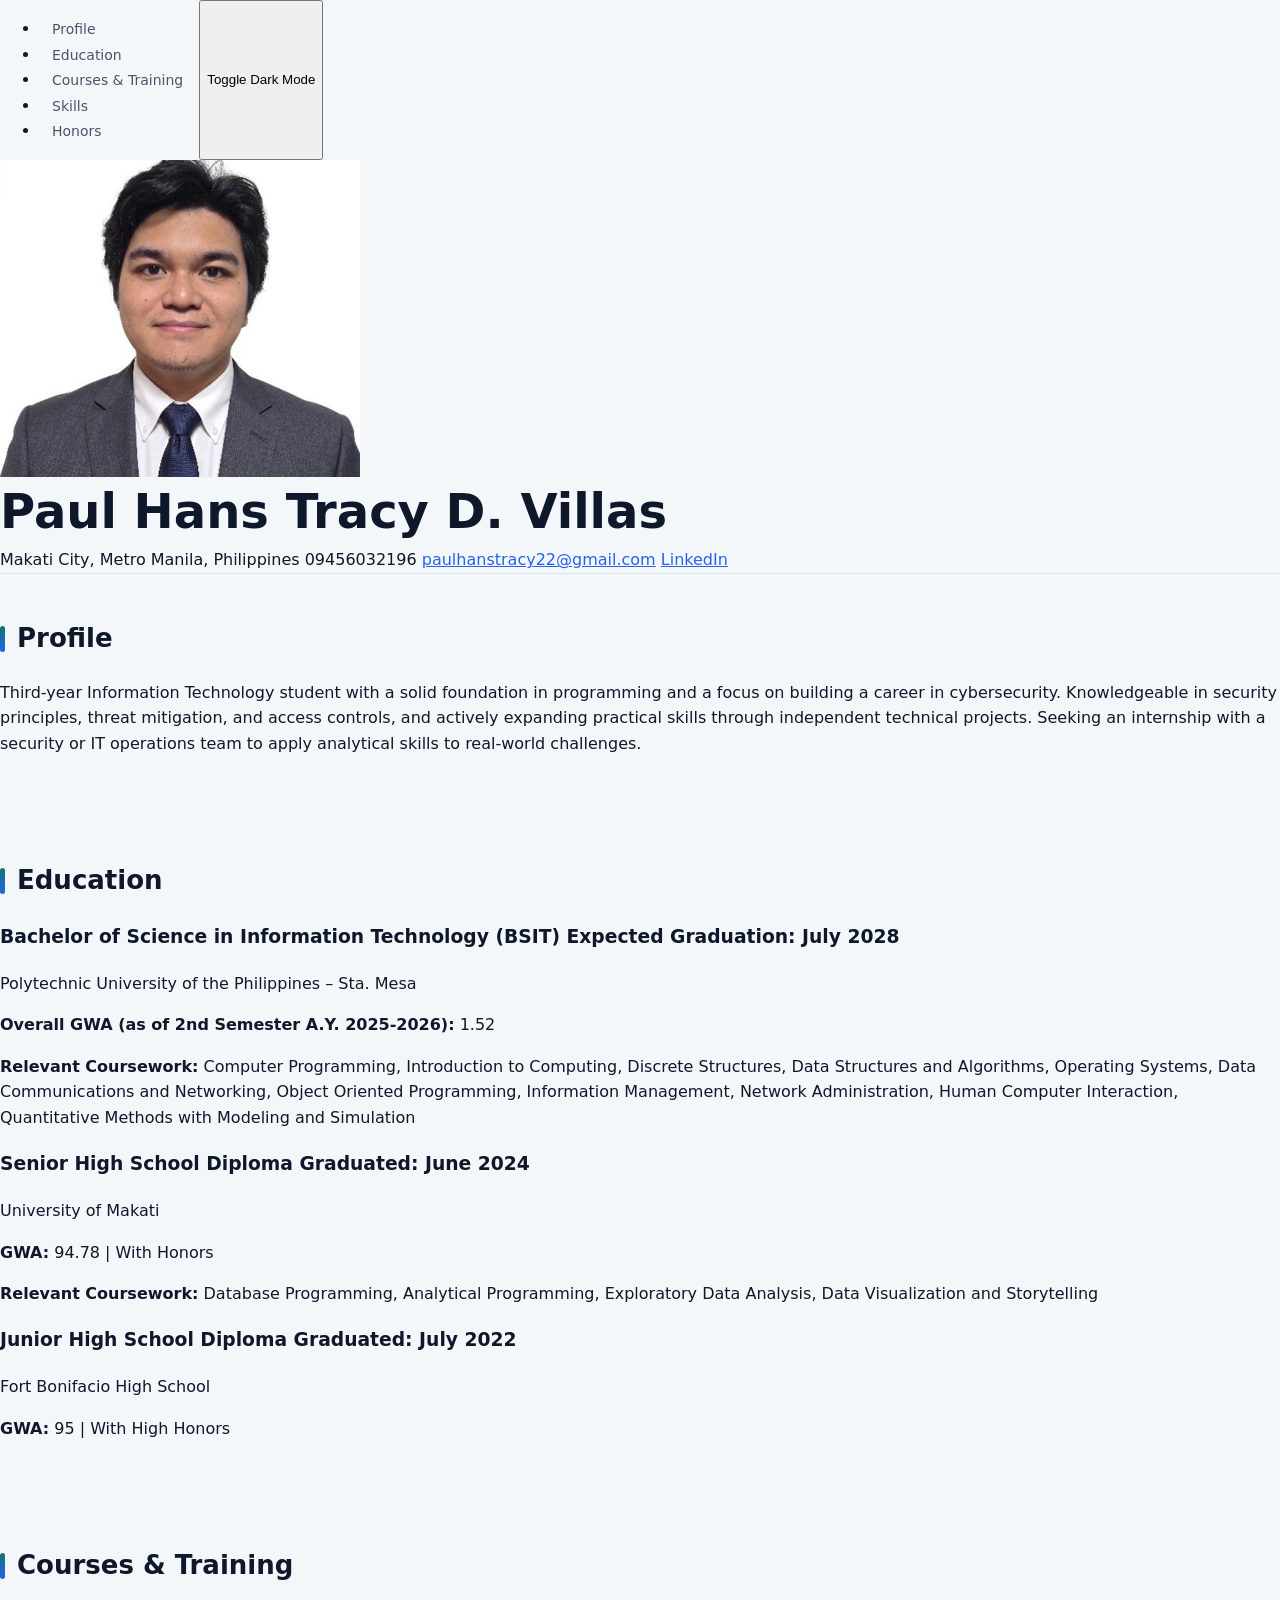
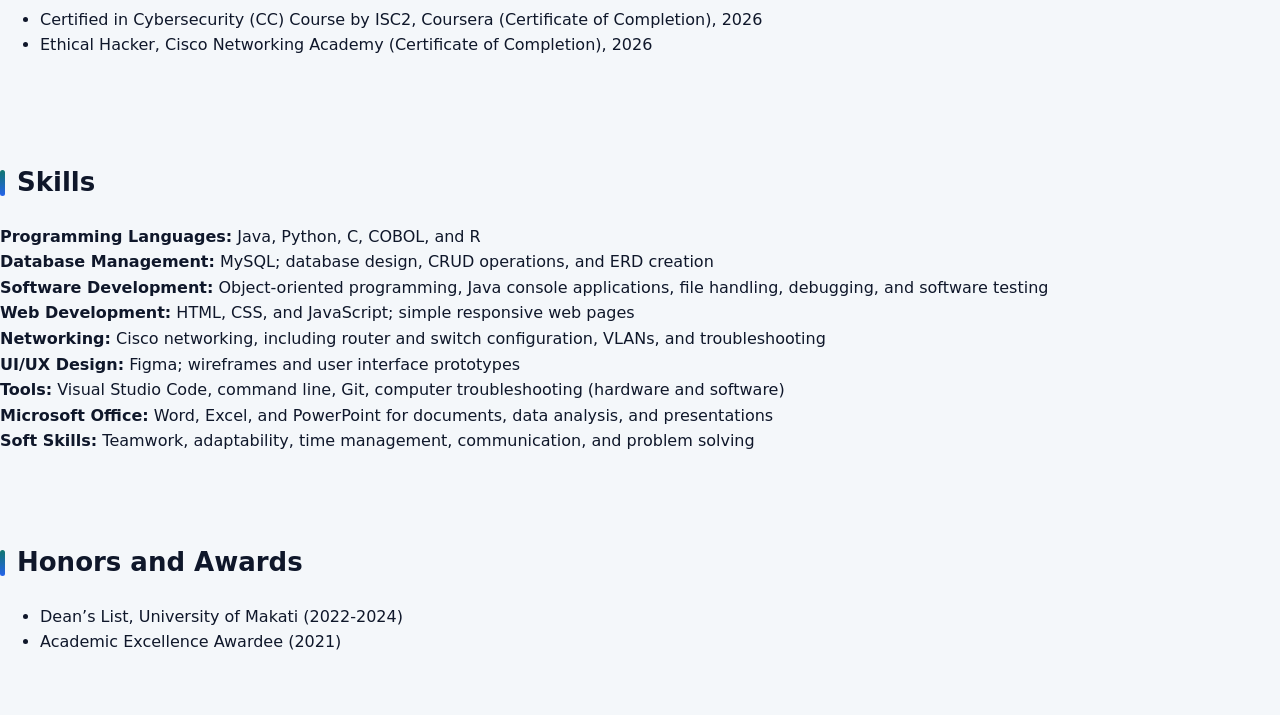
==== commit 492ff9b3: "Update index.html" ====
--- a/index.html
+++ b/index.html
@@ -1,97 +1,114 @@
 <!DOCTYPE html>
 <html lang="en">
 <head>
-    <meta charset="utf-8">
-    <meta name="viewport" content="width=device-width, initial-scale=1, viewport-fit=cover">
-    <link rel="icon" href="data:image/svg+xml,<svg xmlns=%22http://www.w3.org/2000/svg%22 viewBox=%220 0 100 100%22><text y=%22.9em%22 font-size=%2290%22>🛡️</text></svg>">
-    <title>Paul Hans Tracy D. Villas | Resume</title>
+    <meta charset="UTF-8">
+    <meta name="viewport" content="width=device-width, initial-scale=1.0">
+    <title>Paul Hans Tracy D. Villas - Resume</title>
     <link rel="stylesheet" href="style.css">
 </head>
 <body>
 
-<header>
-    
-    <div class="wrap bar">
-        <a class="logo" href="#home">Home</a>
-        <nav id="nav"><a href="#about">About</a>
-            <a href="#education">Education</a>
-            <a href="#courses">Courses</a>
-            <a href="#skills">Skills</a><a href="#awards">Awards</a>
-        </nav>
-        <button class="ib" id="theme" aria-label="Toggle light and dark theme">🌓</button>
+    <nav>
+        <ul>
+            <li><a href="#profile">Profile</a></li>
+            <li><a href="#education">Education</a></li>
+            <li><a href="#courses">Courses & Training</a></li>
+            <li><a href="#skills">Skills</a></li>
+            <li><a href="#honors">Honors</a></li>
+        </ul>
+        <button class="theme-toggle" id="themeToggle">Toggle Dark Mode</button>
+    </nav>
+
+    <div class="container">
+        <header>
+            <div class="profile-img-container">
+                <img src="photo.jpg" alt="Profile Photo of Paul Hans Tracy D. Villas">
+            </div>
+            <h1>Paul Hans Tracy D. Villas</h1>
+            <div class="contact-info">
+                <span>Makati City, Metro Manila, Philippines</span>
+                <span>09456032196</span>
+                <a href="mailto:paulhanstracy22@gmail.com">paulhanstracy22@gmail.com</a>
+                <a href="https://www.linkedin.com/in/paul-hans-tracy-villas-771877401/" target="_blank">LinkedIn</a>
+            </div>
+        </header>
+
+        <section id="profile" class="scroll-anim">
+            <h2>Profile</h2>
+            <p>Third-year Information Technology student with a solid foundation in programming and a focus on building a career in cybersecurity. Knowledgeable in security principles, threat mitigation, and access controls, and actively expanding practical skills through independent technical projects. Seeking an internship with a security or IT operations team to apply analytical skills to real-world challenges.</p>
+        </section>
+
+        <section id="education" class="scroll-anim">
+            <h2>Education</h2>
+            <div class="item">
+                <h3><span>Bachelor of Science in Information Technology (BSIT)</span> <span>Expected Graduation: July 2028</span></h3>
+                <div class="subtitle">Polytechnic University of the Philippines – Sta. Mesa</div>
+                <p><strong>Overall GWA (as of 2nd Semester A.Y. 2025-2026):</strong> 1.52</p>
+                <p><strong>Relevant Coursework:</strong> Computer Programming, Introduction to Computing, Discrete Structures, Data Structures and Algorithms, Operating Systems, Data Communications and Networking, Object Oriented Programming, Information Management, Network Administration, Human Computer Interaction, Quantitative Methods with Modeling and Simulation</p>
+            </div>
+            <div class="item">
+                <h3><span>Senior High School Diploma</span> <span>Graduated: June 2024</span></h3>
+                <div class="subtitle">University of Makati</div>
+                <p><strong>GWA:</strong> 94.78 | With Honors</p>
+                <p><strong>Relevant Coursework:</strong> Database Programming, Analytical Programming, Exploratory Data Analysis, Data Visualization and Storytelling</p>
+            </div>
+            <div class="item">
+                <h3><span>Junior High School Diploma</span> <span>Graduated: July 2022</span></h3>
+                <div class="subtitle">Fort Bonifacio High School</div>
+                <p><strong>GWA:</strong> 95 | With High Honors</p>
+            </div>
+        </section>
+
+        <section id="courses" class="scroll-anim">
+            <h2>Courses & Training</h2>
+            <ul>
+                <li>Certified in Cybersecurity (CC) Course by ISC2, Coursera (Certificate of Completion), 2026</li>
+                <li>Ethical Hacker, Cisco Networking Academy (Certificate of Completion), 2026</li>
+            </ul>
+        </section>
+
+        <section id="skills" class="scroll-anim">
+            <h2>Skills</h2>
+            <div class="skills-grid">
+                <div class="skill-category">
+                    <strong>Programming Languages:</strong> Java, Python, C, COBOL, and R
+                </div>
+                <div class="skill-category">
+                    <strong>Database Management:</strong> MySQL; database design, CRUD operations, and ERD creation
+                </div>
+                <div class="skill-category">
+                    <strong>Software Development:</strong> Object-oriented programming, Java console applications, file handling, debugging, and software testing
+                </div>
+                <div class="skill-category">
+                    <strong>Web Development:</strong> HTML, CSS, and JavaScript; simple responsive web pages
+                </div>
+                <div class="skill-category">
+                    <strong>Networking:</strong> Cisco networking, including router and switch configuration, VLANs, and troubleshooting
+                </div>
+                <div class="skill-category">
+                    <strong>UI/UX Design:</strong> Figma; wireframes and user interface prototypes
+                </div>
+                <div class="skill-category">
+                    <strong>Tools:</strong> Visual Studio Code, command line, Git, computer troubleshooting (hardware and software)
+                </div>
+                <div class="skill-category">
+                    <strong>Microsoft Office:</strong> Word, Excel, and PowerPoint for documents, data analysis, and presentations
+                </div>
+                <div class="skill-category">
+                    <strong>Soft Skills:</strong> Teamwork, adaptability, time management, communication, and problem solving
+                </div>
+            </div>
+        </section>
+
+        <section id="honors" class="scroll-anim">
+            <h2>Honors and Awards</h2>
+            <ul>
+                <li>Dean’s List, University of Makati (2022-2024)</li>
+                <li>Academic Excellence Awardee (2021)</li>
+            </ul>
+        </section>
     </div>
-</header>
 
-<main class="wrap" id="home">
-    <div class="hero">
-        <div>
-            <h1>Paul Hans Tracy D. Villas</h1>
-            <p class="role"><b>BSIT Student</b> · Aspiring Cybersecurity Professional · Seeking an internship</p>
-            <div class="contacts">
-                <a class="c" href="mailto:paulhanstracy22@gmail.com">✉️ paulhanstracy22@gmail.com</a>
-                <a class="c" href="tel:09456032196">📞 09456032196</a>
-                <a class="c" href="https://www.linkedin.com/in/paul-hans-tracy-villas-771877401/" target="_blank" rel="noopener">💼 LinkedIn</a>
-                <button class="c" id="copy" type="button">📋 Copy email</button>
-            </div>
-            <div class="btns no-print">
-                <a class="btn" href="mailto:paulhanstracy22@gmail.com">Contact me</a>
-                <button class="btn alt" id="print" type="button">Save as PDF</button>
-            </div>
-        </div>
-        <div class="pic"><img alt="Photo of Paul Hans Tracy D. Villas" src="photo.jpg"></div>
-    </div>
-    <div class="stats rv">
-        <div class="st"><b data-n="1.52" data-d="2">0</b><span>GWA · PUP BSIT</span></div>
-        <div class="st"><b data-n="2">0</b><span>Cybersecurity courses · 2026</span></div>
-        <div class="st"><b>Jul 2028</b><span>Expected graduation</span></div>
-    </div>
-    
-    <section id="about"><h2>About</h2>
-        <div class="card about rv">Third-year Information Technology student with a solid foundation in programming and a focus on building a career in cybersecurity. Knowledgeable in security principles, threat mitigation, and access controls, and actively expanding practical skills through independent technical projects. Seeking an internship with a security or IT operations team to apply analytical skills to real-world challenges.</div>
-    </section>
-    
-    <section id="education"><h2>Education</h2><div class="acc" id="edu"></div></section>
-    
-    <section id="courses"><h2>Courses &amp; Training</h2>
-        <div class="grid">
-            <div class="card cc rv">
-                <div class="ic">🛡️</div>
-                <h3>Ethical Hacker</h3>
-                <p>Cisco Networking Academy · Certificate of Completion</p>
-                <p><span class="tag">2026</span></p></div>
-                <div class="card cc rv">
-                    <div class="ic">🔐</div>
-                    <h3>Certified in Cybersecurity (CC) Course</h3>
-                    <p>ISC2 on Coursera · Certificate of Completion</p>
-                    <p><span class="tag">2026</span></p>
-                </div>
-            </div></section>
-            
-            <section id="skills"><h2>Skills</h2>
-                <div class="fl" id="fl" role="group" aria-label="Filter skills"></div>
-                <div class="grid" id="sk"></div></section>
-                
-                <section id="awards">
-                    <h2>Honors &amp; Awards</h2>
-                    <div class="grid">
-                        <div class="card aw rv">
-                            <div class="ic">🏅</div>
-                            <div><b>Dean’s List</b><span>University of Makati · 2022-2024</span></div>
-                        </div>
-                        <div class="card aw rv">
-                            <div class="ic">🎖️</div>
-                            <div><b>Academic Excellence Awardee</b><span>2021</span>
-                            </div>
-                        </div>
-                    </div></section>
-                </main>
-                
-                <footer>
-                    <div class="wrap">Paul Hans Tracy D. Villas · Makati City, Metro Manila, Philippines</div>
-                </footer>
-                <button class="ib" id="top" aria-label="Back to top">↑</button>
-                <div id="toast" role="status"></div>
-                
-                <script src="script.js"></script>
+    <script src="script.js"></script>
 </body>
 </html>
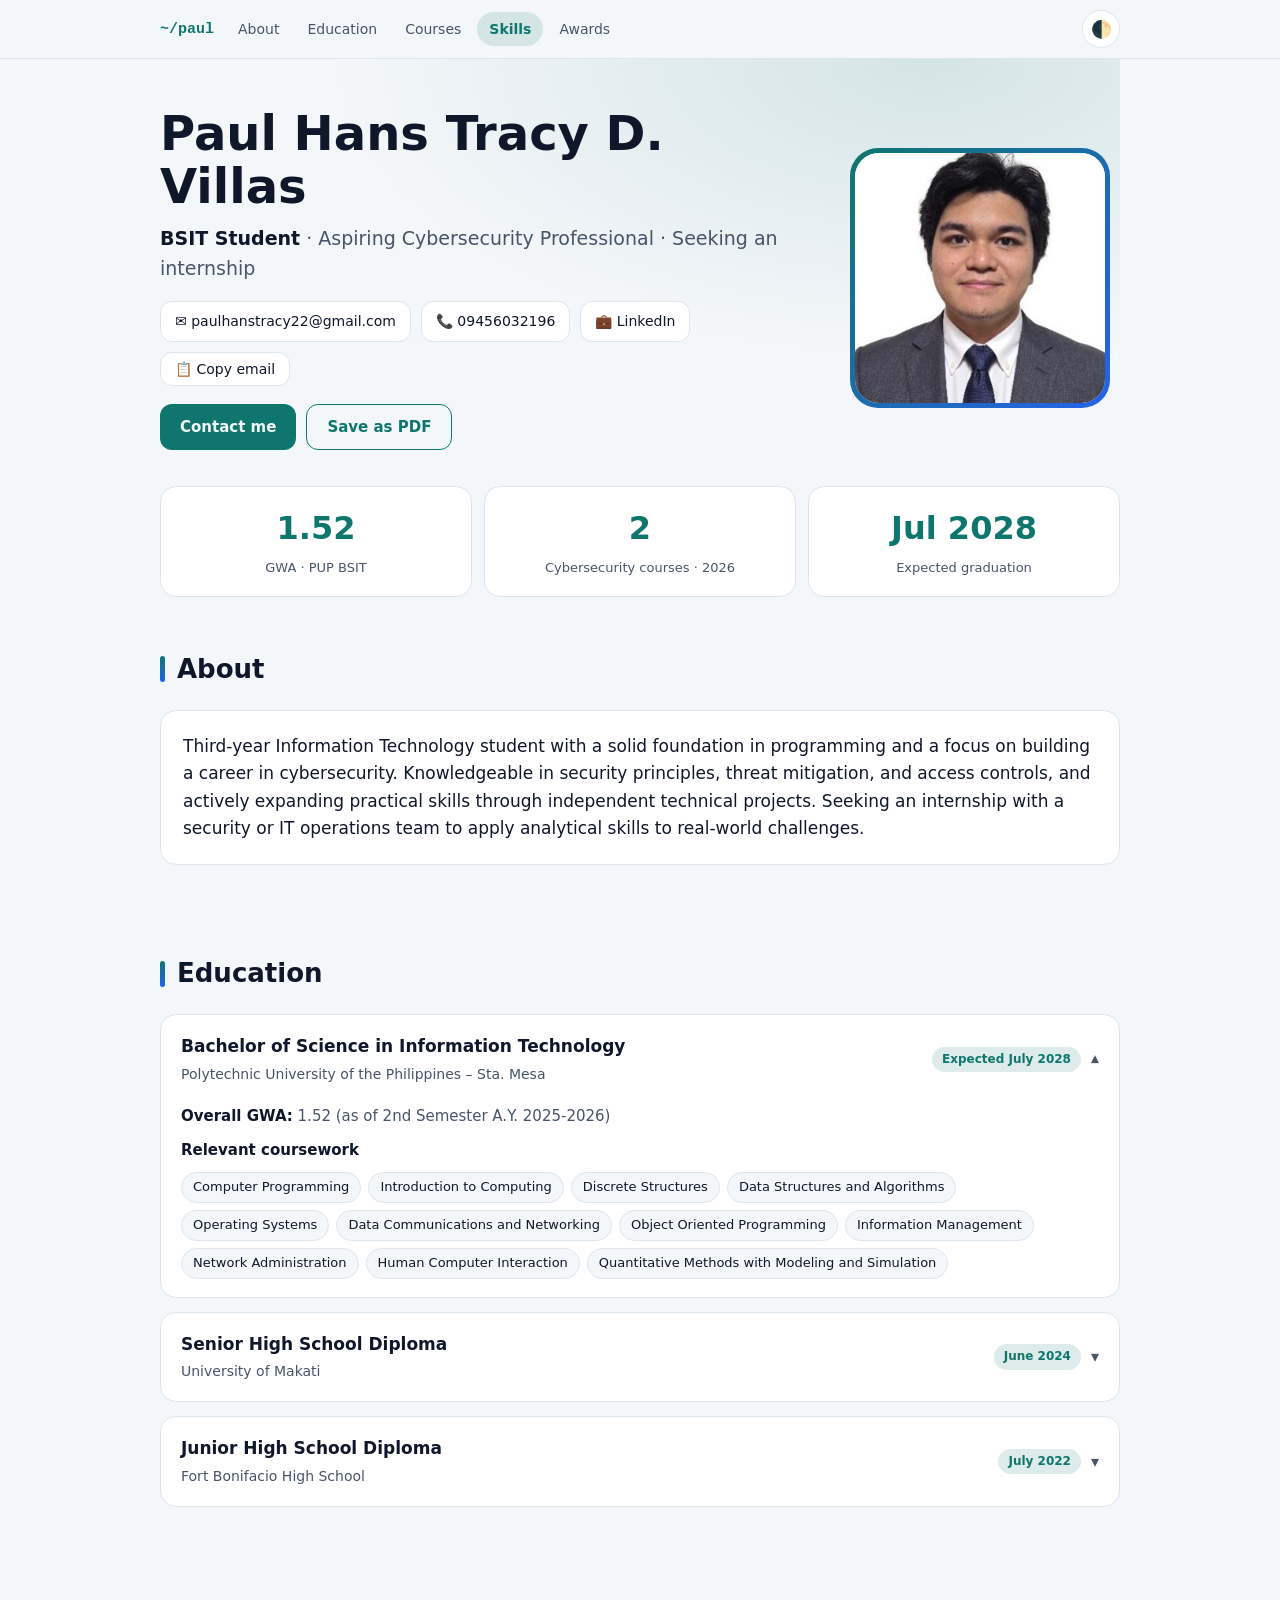
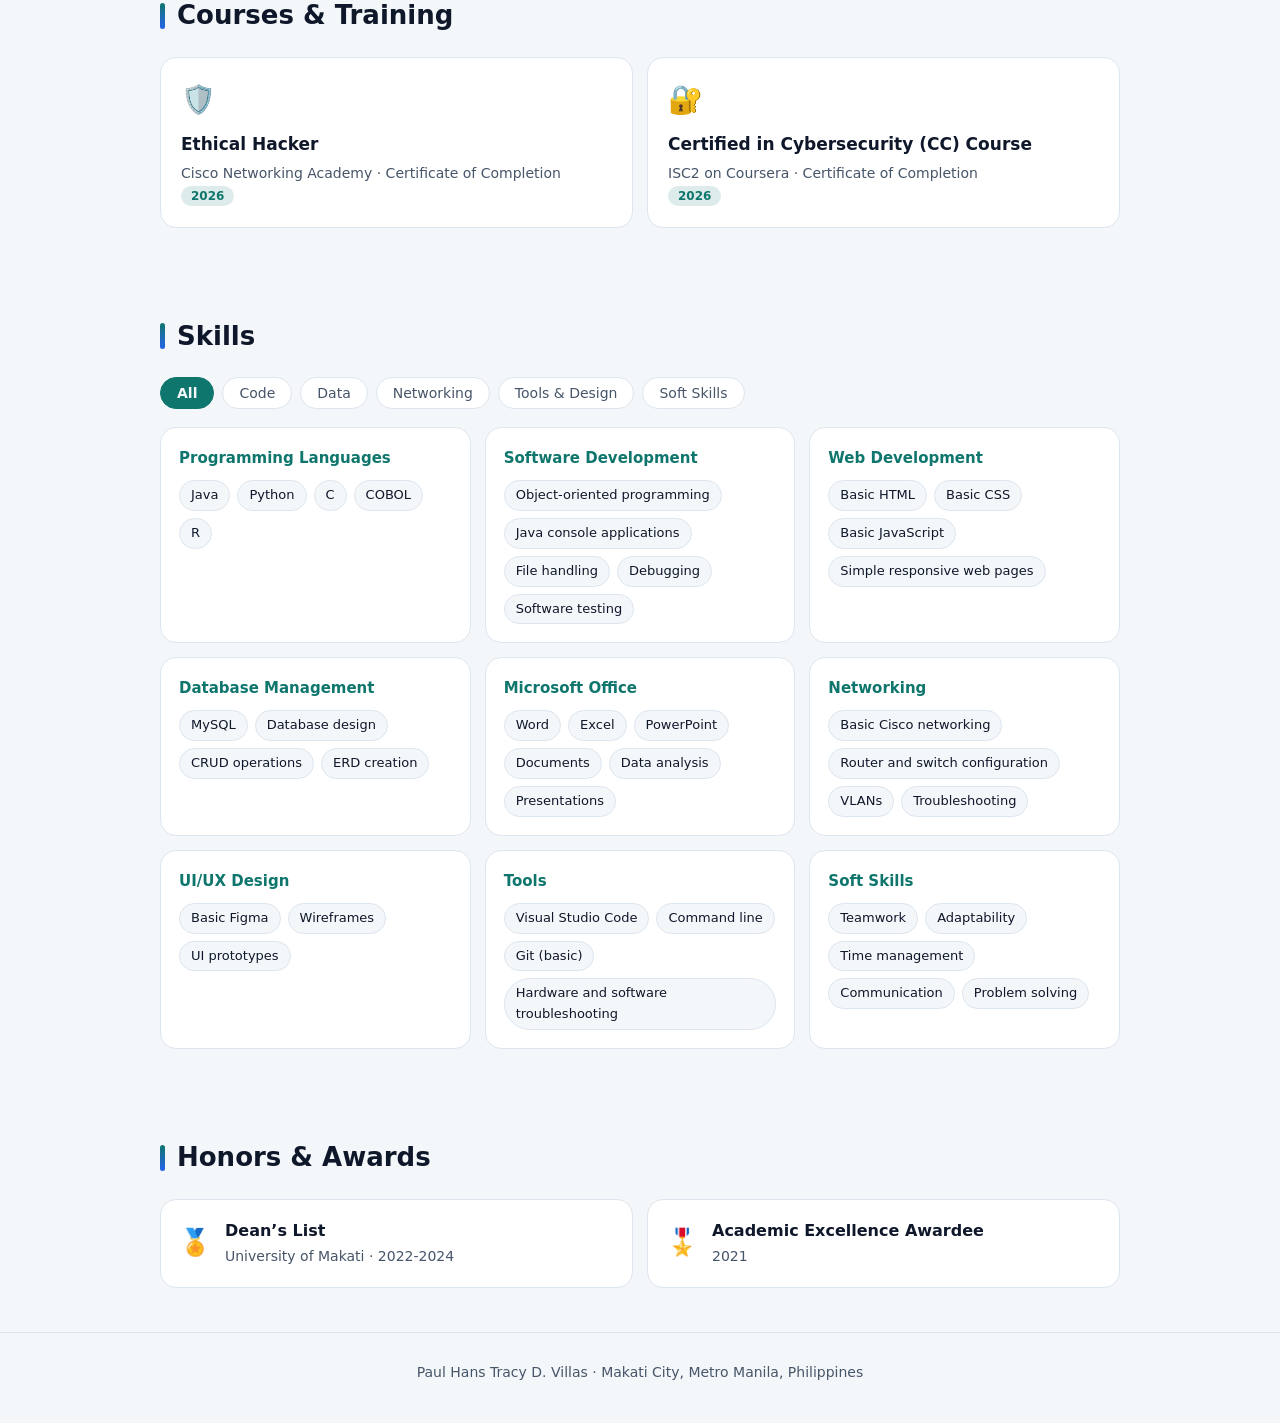
==== commit b046ab63: "Update index.html" ====
--- a/index.html
+++ b/index.html
@@ -1,114 +1,97 @@
 <!DOCTYPE html>
 <html lang="en">
 <head>
-    <meta charset="UTF-8">
-    <meta name="viewport" content="width=device-width, initial-scale=1.0">
-    <title>Paul Hans Tracy D. Villas - Resume</title>
+    <meta charset="utf-8">
+    <meta name="viewport" content="width=device-width, initial-scale=1, viewport-fit=cover">
+    <link rel="icon" href="data:image/svg+xml,<svg xmlns=%22http://www.w3.org/2000/svg%22 viewBox=%220 0 100 100%22><text y=%22.9em%22 font-size=%2290%22>🛡️</text></svg>">
+    <title>Paul Hans Tracy D. Villas | Resume</title>
     <link rel="stylesheet" href="style.css">
 </head>
 <body>
 
-    <nav>
-        <ul>
-            <li><a href="#profile">Profile</a></li>
-            <li><a href="#education">Education</a></li>
-            <li><a href="#courses">Courses & Training</a></li>
-            <li><a href="#skills">Skills</a></li>
-            <li><a href="#honors">Honors</a></li>
-        </ul>
-        <button class="theme-toggle" id="themeToggle">Toggle Dark Mode</button>
-    </nav>
+<header>
+    
+    <div class="wrap bar">
+        <a class="logo" href="#home">~/paul</a>
+        <nav id="nav"><a href="#about">About</a>
+            <a href="#education">Education</a>
+            <a href="#courses">Courses</a>
+            <a href="#skills">Skills</a><a href="#awards">Awards</a>
+        </nav>
+        <button class="ib" id="theme" aria-label="Toggle light and dark theme">🌓</button>
+    </div>
+</header>
 
-    <div class="container">
-        <header>
-            <div class="profile-img-container">
-                <img src="photo.jpg" alt="Profile Photo of Paul Hans Tracy D. Villas">
+<main class="wrap" id="home">
+    <div class="hero">
+        <div>
+            <h1>Paul Hans Tracy D. Villas</h1>
+            <p class="role"><b>BSIT Student</b> · Aspiring Cybersecurity Professional · Seeking an internship</p>
+            <div class="contacts">
+                <a class="c" href="mailto:paulhanstracy22@gmail.com">✉️ paulhanstracy22@gmail.com</a>
+                <a class="c" href="tel:09456032196">📞 09456032196</a>
+                <a class="c" href="https://www.linkedin.com/in/paul-hans-tracy-villas-771877401/" target="_blank" rel="noopener">💼 LinkedIn</a>
+                <button class="c" id="copy" type="button">📋 Copy email</button>
             </div>
-            <h1>Paul Hans Tracy D. Villas</h1>
-            <div class="contact-info">
-                <span>Makati City, Metro Manila, Philippines</span>
-                <span>09456032196</span>
-                <a href="mailto:paulhanstracy22@gmail.com">paulhanstracy22@gmail.com</a>
-                <a href="https://www.linkedin.com/in/paul-hans-tracy-villas-771877401/" target="_blank">LinkedIn</a>
+            <div class="btns no-print">
+                <a class="btn" href="mailto:paulhanstracy22@gmail.com">Contact me</a>
+                <button class="btn alt" id="print" type="button">Save as PDF</button>
             </div>
-        </header>
-
-        <section id="profile" class="scroll-anim">
-            <h2>Profile</h2>
-            <p>Third-year Information Technology student with a solid foundation in programming and a focus on building a career in cybersecurity. Knowledgeable in security principles, threat mitigation, and access controls, and actively expanding practical skills through independent technical projects. Seeking an internship with a security or IT operations team to apply analytical skills to real-world challenges.</p>
-        </section>
-
-        <section id="education" class="scroll-anim">
-            <h2>Education</h2>
-            <div class="item">
-                <h3><span>Bachelor of Science in Information Technology (BSIT)</span> <span>Expected Graduation: July 2028</span></h3>
-                <div class="subtitle">Polytechnic University of the Philippines – Sta. Mesa</div>
-                <p><strong>Overall GWA (as of 2nd Semester A.Y. 2025-2026):</strong> 1.52</p>
-                <p><strong>Relevant Coursework:</strong> Computer Programming, Introduction to Computing, Discrete Structures, Data Structures and Algorithms, Operating Systems, Data Communications and Networking, Object Oriented Programming, Information Management, Network Administration, Human Computer Interaction, Quantitative Methods with Modeling and Simulation</p>
-            </div>
-            <div class="item">
-                <h3><span>Senior High School Diploma</span> <span>Graduated: June 2024</span></h3>
-                <div class="subtitle">University of Makati</div>
-                <p><strong>GWA:</strong> 94.78 | With Honors</p>
-                <p><strong>Relevant Coursework:</strong> Database Programming, Analytical Programming, Exploratory Data Analysis, Data Visualization and Storytelling</p>
-            </div>
-            <div class="item">
-                <h3><span>Junior High School Diploma</span> <span>Graduated: July 2022</span></h3>
-                <div class="subtitle">Fort Bonifacio High School</div>
-                <p><strong>GWA:</strong> 95 | With High Honors</p>
-            </div>
-        </section>
-
-        <section id="courses" class="scroll-anim">
-            <h2>Courses & Training</h2>
-            <ul>
-                <li>Certified in Cybersecurity (CC) Course by ISC2, Coursera (Certificate of Completion), 2026</li>
-                <li>Ethical Hacker, Cisco Networking Academy (Certificate of Completion), 2026</li>
-            </ul>
-        </section>
-
-        <section id="skills" class="scroll-anim">
-            <h2>Skills</h2>
-            <div class="skills-grid">
-                <div class="skill-category">
-                    <strong>Programming Languages:</strong> Java, Python, C, COBOL, and R
+        </div>
+        <div class="pic"><img alt="Photo of Paul Hans Tracy D. Villas" src="photo.jpg"></div>
+    </div>
+    <div class="stats rv">
+        <div class="st"><b data-n="1.52" data-d="2">0</b><span>GWA · PUP BSIT</span></div>
+        <div class="st"><b data-n="2">0</b><span>Cybersecurity courses · 2026</span></div>
+        <div class="st"><b>Jul 2028</b><span>Expected graduation</span></div>
+    </div>
+    
+    <section id="about"><h2>About</h2>
+        <div class="card about rv">Third-year Information Technology student with a solid foundation in programming and a focus on building a career in cybersecurity. Knowledgeable in security principles, threat mitigation, and access controls, and actively expanding practical skills through independent technical projects. Seeking an internship with a security or IT operations team to apply analytical skills to real-world challenges.</div>
+    </section>
+    
+    <section id="education"><h2>Education</h2><div class="acc" id="edu"></div></section>
+    
+    <section id="courses"><h2>Courses &amp; Training</h2>
+        <div class="grid">
+            <div class="card cc rv">
+                <div class="ic">🛡️</div>
+                <h3>Ethical Hacker</h3>
+                <p>Cisco Networking Academy · Certificate of Completion</p>
+                <p><span class="tag">2026</span></p></div>
+                <div class="card cc rv">
+                    <div class="ic">🔐</div>
+                    <h3>Certified in Cybersecurity (CC) Course</h3>
+                    <p>ISC2 on Coursera · Certificate of Completion</p>
+                    <p><span class="tag">2026</span></p>
                 </div>
-                <div class="skill-category">
-                    <strong>Database Management:</strong> MySQL; database design, CRUD operations, and ERD creation
-                </div>
-                <div class="skill-category">
-                    <strong>Software Development:</strong> Object-oriented programming, Java console applications, file handling, debugging, and software testing
-                </div>
-                <div class="skill-category">
-                    <strong>Web Development:</strong> HTML, CSS, and JavaScript; simple responsive web pages
-                </div>
-                <div class="skill-category">
-                    <strong>Networking:</strong> Cisco networking, including router and switch configuration, VLANs, and troubleshooting
-                </div>
-                <div class="skill-category">
-                    <strong>UI/UX Design:</strong> Figma; wireframes and user interface prototypes
-                </div>
-                <div class="skill-category">
-                    <strong>Tools:</strong> Visual Studio Code, command line, Git, computer troubleshooting (hardware and software)
-                </div>
-                <div class="skill-category">
-                    <strong>Microsoft Office:</strong> Word, Excel, and PowerPoint for documents, data analysis, and presentations
-                </div>
-                <div class="skill-category">
-                    <strong>Soft Skills:</strong> Teamwork, adaptability, time management, communication, and problem solving
-                </div>
-            </div>
-        </section>
-
-        <section id="honors" class="scroll-anim">
-            <h2>Honors and Awards</h2>
-            <ul>
-                <li>Dean’s List, University of Makati (2022-2024)</li>
-                <li>Academic Excellence Awardee (2021)</li>
-            </ul>
-        </section>
-    </div>
-
-    <script src="script.js"></script>
+            </div></section>
+            
+            <section id="skills"><h2>Skills</h2>
+                <div class="fl" id="fl" role="group" aria-label="Filter skills"></div>
+                <div class="grid" id="sk"></div></section>
+                
+                <section id="awards">
+                    <h2>Honors &amp; Awards</h2>
+                    <div class="grid">
+                        <div class="card aw rv">
+                            <div class="ic">🏅</div>
+                            <div><b>Dean’s List</b><span>University of Makati · 2022-2024</span></div>
+                        </div>
+                        <div class="card aw rv">
+                            <div class="ic">🎖️</div>
+                            <div><b>Academic Excellence Awardee</b><span>2021</span>
+                            </div>
+                        </div>
+                    </div></section>
+                </main>
+                
+                <footer>
+                    <div class="wrap">Paul Hans Tracy D. Villas · Makati City, Metro Manila, Philippines</div>
+                </footer>
+                <button class="ib" id="top" aria-label="Back to top">↑</button>
+                <div id="toast" role="status"></div>
+                
+                <script src="script.js"></script>
 </body>
 </html>
